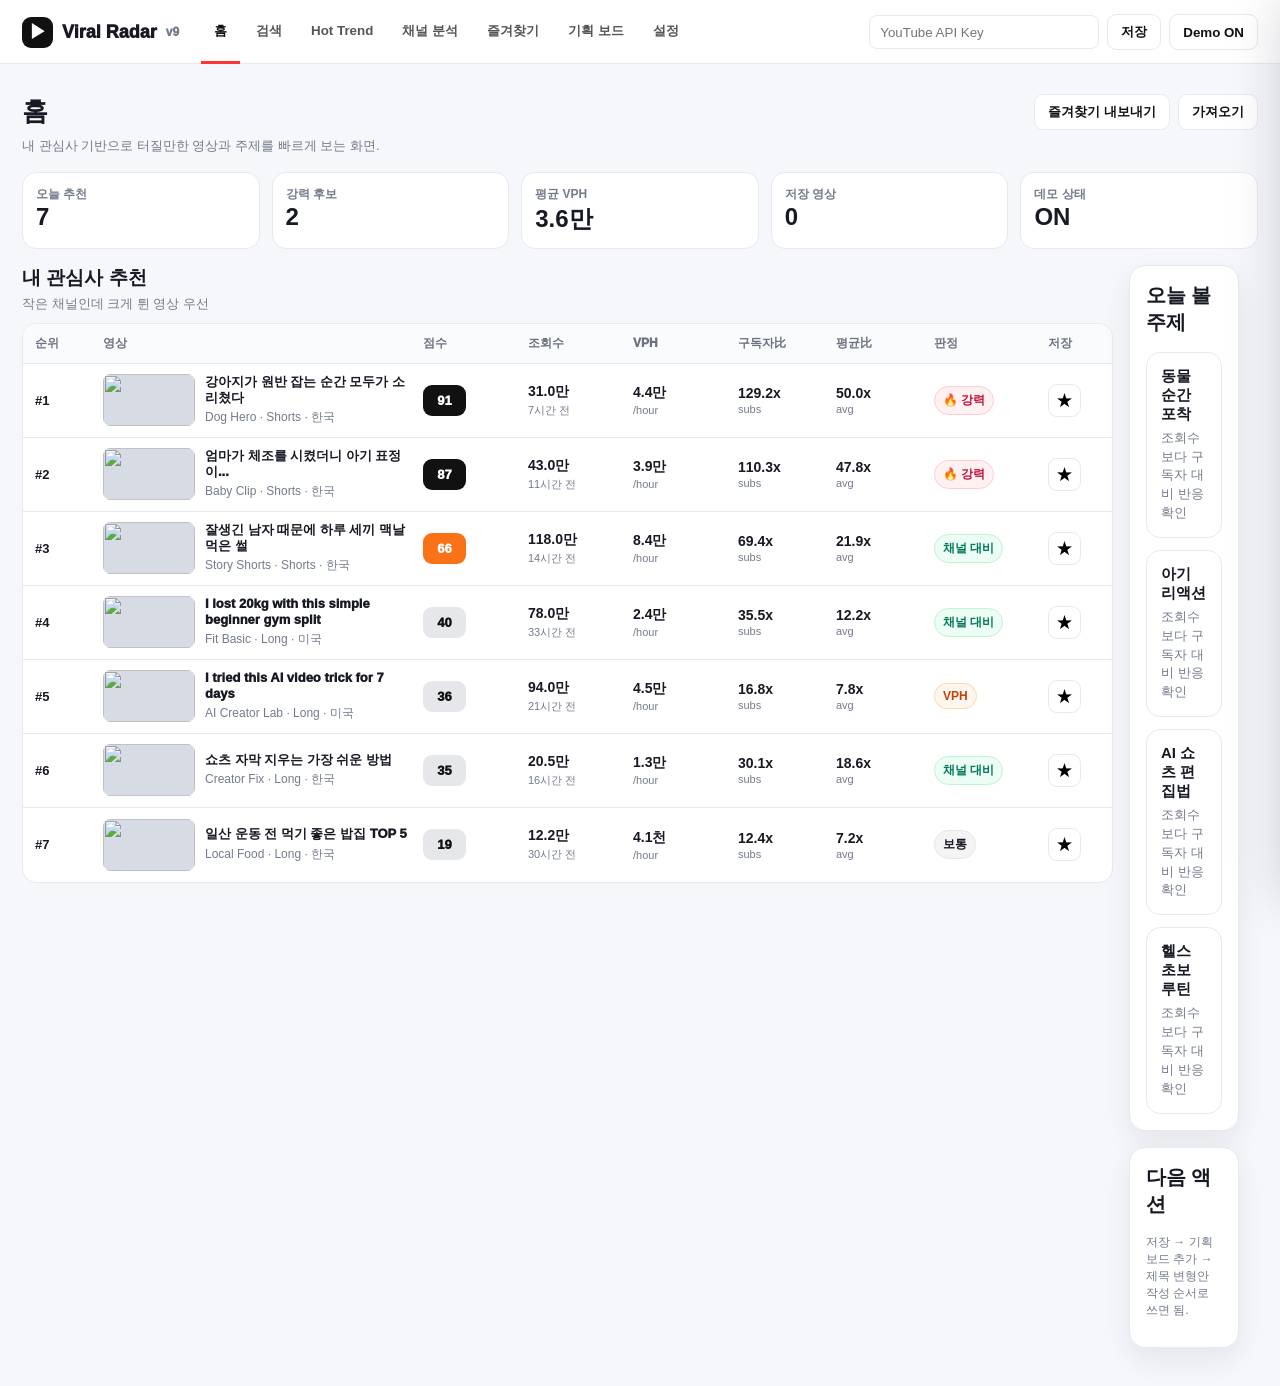
==== index.html @ f12816c1 "First upload" ====
<!doctype html>
<html lang="ko"><head><meta charset="utf-8"><meta name="viewport" content="width=device-width,initial-scale=1"><title>Viral Radar v9</title>
<style>
:root{--bg:#f6f7fb;--card:#fff;--text:#171923;--muted:#737b8c;--line:#e7e9ef;--brand:#ff3434;--dark:#111827;--green:#10a66a;--orange:#f97316;--blue:#2563eb;--soft:#f2f4f8;--shadow:0 12px 30px rgba(15,23,42,.08)}*{box-sizing:border-box}body{margin:0;background:var(--bg);color:var(--text);font-family:-apple-system,BlinkMacSystemFont,"Segoe UI",Pretendard,"Apple SD Gothic Neo",Arial,sans-serif;font-size:13px}.top{height:64px;background:white;border-bottom:1px solid var(--line);position:sticky;top:0;z-index:10}.topin{max-width:1360px;margin:0 auto;height:64px;display:flex;align-items:center;gap:22px;padding:0 22px}.brand{font-size:18px;font-weight:950;display:flex;align-items:center;gap:9px}.logo{width:31px;height:31px;border-radius:9px;background:#111;color:#fff;display:grid;place-items:center}.nav{display:flex;height:100%;align-items:center;gap:3px}.nav button{height:100%;border:0;background:transparent;padding:0 13px;font-weight:850;color:#555;cursor:pointer;border-bottom:3px solid transparent}.nav button.active{color:#111;border-bottom-color:var(--brand)}.api{margin-left:auto;display:flex;gap:8px;align-items:center}.api input{height:34px;width:230px;border:1px solid var(--line);border-radius:8px;padding:0 10px}.btn{height:36px;border:0;border-radius:9px;padding:0 13px;font-weight:900;cursor:pointer;background:#111;color:#fff}.btn.light{background:#fff;color:#111;border:1px solid var(--line)}.btn.red{background:var(--brand)}.wrap{max-width:1360px;margin:0 auto;padding:22px}.hero{display:flex;justify-content:space-between;gap:20px;margin:8px 0 16px}.hero h1{margin:0 0 7px;font-size:26px}.hero p{margin:0;color:var(--muted);line-height:1.5}.panel{background:white;border:1px solid var(--line);border-radius:16px;box-shadow:var(--shadow);padding:16px;margin-bottom:16px}.controls{display:flex;gap:9px;align-items:center;flex-wrap:wrap}.controls input,.controls select{height:39px;border:1px solid var(--line);border-radius:10px;padding:0 11px;background:#fff}.controls .wide{min-width:310px;flex:1}.check{display:flex;align-items:center;gap:7px;font-weight:850;white-space:nowrap}.check input{width:16px;height:16px}.chips{display:flex;gap:8px;flex-wrap:wrap;margin-top:12px}.chip{border:1px solid var(--line);background:#fff;border-radius:999px;padding:8px 12px;font-weight:850;cursor:pointer}.chip.active,.chip:hover{background:#111;color:#fff}.summary{display:grid;grid-template-columns:repeat(5,1fr);gap:12px;margin-bottom:16px}.stat{background:white;border:1px solid var(--line);border-radius:14px;padding:13px}.stat span{display:block;color:var(--muted);font-weight:850;font-size:12px}.stat strong{font-size:24px}.grid2{display:grid;grid-template-columns:1.15fr .85fr;gap:16px}.titlebar{display:flex;justify-content:space-between;align-items:end;margin-bottom:10px}.titlebar h2{margin:0;font-size:19px}.titlebar p{margin:4px 0 0;color:var(--muted)}.table{border:1px solid var(--line);border-radius:14px;overflow:hidden;background:#fff}.thead,.row{display:grid;grid-template-columns:58px minmax(310px,1.7fr) 95px 95px 95px 88px 88px 104px 52px;gap:10px;align-items:center}.thead{height:40px;background:#fafbfc;color:#6b7280;font-size:12px;font-weight:950;padding:0 12px;border-bottom:1px solid var(--line)}.row{min-height:74px;padding:8px 12px;border-bottom:1px solid var(--line);cursor:pointer}.row:hover{background:#fffaf5}.row:last-child{border-bottom:0}.video{display:flex;align-items:center;gap:10px;min-width:0}.thumb{width:92px;height:52px;border-radius:8px;object-fit:cover;background:#d7dbe3;flex:none}.vtitle{font-weight:950;line-height:1.23;margin-bottom:4px;display:-webkit-box;-webkit-line-clamp:2;-webkit-box-orient:vertical;overflow:hidden}.meta{font-size:12px;color:var(--muted)}.cell strong{display:block;font-size:14px}.cell small{display:block;color:var(--muted);font-size:11px;margin-top:2px}.score{display:inline-grid;place-items:center;width:43px;height:31px;border-radius:9px;background:#111;color:#fff;font-weight:950}.score.mid{background:var(--orange)}.score.low{background:#e5e7eb;color:#111}.badge{display:inline-flex;align-items:center;gap:4px;border-radius:999px;padding:5px 8px;font-size:12px;font-weight:900;background:#f4f4f5;border:1px solid #e5e7eb}.badge.hot{background:#fff1f2;color:#be123c;border-color:#fecdd3}.badge.good{background:#ecfdf5;color:#047857;border-color:#bbf7d0}.badge.warn{background:#fff7ed;color:#c2410c;border-color:#fed7aa}.star{width:33px;height:33px;border:1px solid var(--line);background:#fff;border-radius:9px;cursor:pointer;font-size:17px}.star.on{background:#fff8d8;border-color:#facc15}.drawer{position:fixed;right:0;top:0;width:430px;max-width:94vw;height:100vh;background:#fff;z-index:30;border-left:1px solid var(--line);box-shadow:-20px 0 50px rgba(15,23,42,.18);overflow:auto;transition:.2s}.drawer.hidden{transform:translateX(105%)}.din{padding:18px}.close{float:right;border:0;background:#f3f4f6;border-radius:8px;width:32px;height:32px;cursor:pointer}.dthumb{width:100%;border-radius:12px;margin:12px 0}.insight{border:1px solid var(--line);border-radius:13px;padding:12px;margin:9px 0;background:#fff}.insight h3{font-size:14px;margin:0 0 8px}.insight ul{margin:0;padding-left:18px;line-height:1.65;color:#374151}.tabs{display:none}.tabs.active{display:block}.cards{display:grid;grid-template-columns:repeat(4,1fr);gap:12px}.mini{background:#fff;border:1px solid var(--line);border-radius:14px;padding:14px;cursor:pointer}.mini:hover{box-shadow:var(--shadow)}.mini b{display:block;font-size:15px;margin-bottom:5px}.mini p{margin:0;color:var(--muted);line-height:1.45}.kpi{display:grid;grid-template-columns:repeat(3,1fr);gap:10px}.kpi div{background:#f8fafc;border:1px solid var(--line);border-radius:12px;padding:12px}.empty{padding:36px;text-align:center;color:var(--muted)}.toast{position:fixed;left:50%;bottom:24px;transform:translateX(-50%);background:#111;color:#fff;border-radius:10px;padding:10px 14px;z-index:50;display:none}.toast.show{display:block}.compare{display:grid;grid-template-columns:repeat(3,1fr);gap:12px}.memo{width:100%;min-height:90px;border:1px solid var(--line);border-radius:12px;padding:10px;resize:vertical}.planner{display:grid;grid-template-columns:repeat(3,1fr);gap:12px}.plan{border:1px solid var(--line);border-radius:14px;padding:14px;background:white}.plan h3{margin:0 0 8px}.subtle{color:var(--muted);font-size:12px}.rightBtns{display:flex;gap:8px;flex-wrap:wrap}@media(max-width:1050px){.summary,.cards,.planner{grid-template-columns:repeat(2,1fr)}.grid2{grid-template-columns:1fr}.thead,.row{grid-template-columns:45px minmax(230px,1.6fr) 80px 80px 80px 70px 70px 85px 42px}.thumb{width:76px;height:43px}.api input{width:170px}}@media(max-width:760px){.nav{overflow:auto}.api{display:none}.summary,.cards,.compare,.planner{grid-template-columns:1fr}.thead{display:none}.row{grid-template-columns:1fr;gap:7px}.cell{display:flex;justify-content:space-between}.hero{display:block}.controls .wide{min-width:100%}}
</style></head><body>
<div class="top"><div class="topin"><div class="brand"><div class="logo">▶</div>Viral Radar <span class="subtle">v9</span></div><div class="nav" id="nav"></div><div class="api"><input id="apiKey" type="password" placeholder="YouTube API Key"><button class="btn light" onclick="saveKey()">저장</button><button class="btn light" onclick="toggleDemo()" id="demoBtn">Demo ON</button></div></div></div>
<div class="wrap">
 <div class="hero"><div><h1 id="pageTitle">홈</h1><p id="pageDesc">내 관심사 기반으로 터질만한 영상과 주제를 빠르게 보는 화면.</p></div><div class="rightBtns"><button class="btn light" onclick="exportFavorites()">즐겨찾기 내보내기</button><button class="btn light" onclick="document.getElementById('importFile').click()">가져오기</button><input type="file" id="importFile" hidden onchange="importFavorites(event)"></div></div>
 <section id="home" class="tabs active"></section><section id="search" class="tabs"></section><section id="trend" class="tabs"></section><section id="channel" class="tabs"></section><section id="fav" class="tabs"></section><section id="planner" class="tabs"></section><section id="settings" class="tabs"></section>
</div>
<div class="drawer hidden" id="drawer"><div class="din"><button class="close" onclick="closeDrawer()">×</button><div id="drawerBody"></div></div></div><div class="toast" id="toast"></div>
<script>
const TABS=[['home','홈'],['search','검색'],['trend','Hot Trend'],['channel','채널 분석'],['fav','즐겨찾기'],['planner','기획 보드'],['settings','설정']];
const qs=s=>document.querySelector(s); const qsa=s=>[...document.querySelectorAll(s)];
let API=localStorage.getItem('vr_api_key')||''; let demo=localStorage.getItem('vr_demo')!=='off'; let current=[]; qs('#apiKey').value=API; updateDemoBtn();
const interests=['강아지','동물 감동','웃긴 쇼츠','군인 감동','육아','AI 영상','다이어트','헬스','맛집','돈 공부'];
const countries={KR:'한국',US:'미국',JP:'일본',GB:'영국',GLOBAL:'글로벌'};
const demoVideos=[
 {id:'d1',title:'군인을 본 아기가 갑자기 경례를 했다',channel:'Tiny Moment',subs:8200,views:690000,avg:21000,hours:9,likes:41000,comments:1800,duration:34,country:'KR',cat:'감동',thumb:'https://i.ytimg.com/vi/aqz-KE-bpKQ/hqdefault.jpg'},
 {id:'d2',title:'잘생긴 남자 때문에 하루 세끼 맥날 먹은 썰',channel:'Story Shorts',subs:17000,views:1180000,avg:54000,hours:14,likes:72000,comments:3100,duration:52,country:'KR',cat:'웃긴 쇼츠',thumb:'https://i.ytimg.com/vi/tgbNymZ7vqY/hqdefault.jpg'},
 {id:'d3',title:'강아지가 원반 잡는 순간 모두가 소리쳤다',channel:'Dog Hero',subs:2400,views:310000,avg:6200,hours:7,likes:22000,comments:920,duration:24,country:'KR',cat:'동물',thumb:'https://i.ytimg.com/vi/jNQXAC9IVRw/hqdefault.jpg'},
 {id:'d4',title:'I tried this AI video trick for 7 days',channel:'AI Creator Lab',subs:56000,views:940000,avg:120000,hours:21,likes:38000,comments:1400,duration:480,country:'US',cat:'AI',thumb:'https://i.ytimg.com/vi/M7lc1UVf-VE/hqdefault.jpg'},
 {id:'d5',title:'엄마가 체조를 시켰더니 아기 표정이...',channel:'Baby Clip',subs:3900,views:430000,avg:9000,hours:11,likes:26000,comments:760,duration:29,country:'KR',cat:'육아',thumb:'https://i.ytimg.com/vi/ScMzIvxBSi4/hqdefault.jpg'},
 {id:'d6',title:'Nobody expected this football dad training at home',channel:'Family Sports',subs:12500,views:870000,avg:35000,hours:18,likes:51000,comments:2100,duration:41,country:'US',cat:'스포츠',thumb:'https://i.ytimg.com/vi/e-ORhEE9VVg/hqdefault.jpg'},
 {id:'d7',title:'일산 운동 전 먹기 좋은 밥집 TOP 5',channel:'Local Food',subs:9800,views:122000,avg:17000,hours:30,likes:5400,comments:320,duration:610,country:'KR',cat:'맛집',thumb:'https://i.ytimg.com/vi/ysz5S6PUM-U/hqdefault.jpg'},
 {id:'d8',title:'月5万円で始めるインデックス投資',channel:'Money JP',subs:41000,views:520000,avg:76000,hours:27,likes:18000,comments:1100,duration:720,country:'JP',cat:'경제',thumb:'https://i.ytimg.com/vi/kJQP7kiw5Fk/hqdefault.jpg'},
 {id:'d9',title:'I lost 20kg with this simple beginner gym split',channel:'Fit Basic',subs:22000,views:780000,avg:64000,hours:33,likes:30000,comments:1500,duration:540,country:'US',cat:'헬스',thumb:'https://i.ytimg.com/vi/LXb3EKWsInQ/hqdefault.jpg'},
 {id:'d10',title:'쇼츠 자막 지우는 가장 쉬운 방법',channel:'Creator Fix',subs:6800,views:205000,avg:11000,hours:16,likes:9900,comments:420,duration:380,country:'KR',cat:'AI 영상',thumb:'https://i.ytimg.com/vi/2Vv-BfVoq4g/hqdefault.jpg'}
];
function calc(v){v.rSub=v.subs? v.views/v.subs:0; v.rAvg=v.avg? v.views/v.avg:0; v.vph=v.hours? v.views/v.hours:0; v.likeRate=v.views? v.likes/v.views*100:0; v.commentRate=v.views? v.comments/v.views*100:0; v.score=Math.min(99,Math.round((Math.min(v.rSub,100)*.28)+(Math.min(v.rAvg,60)*.55)+(Math.min(v.vph/1000,30)*.7)+(v.duration<=60?8:3)+(v.commentRate*22))); v.rep=Math.max(30,Math.min(98,Math.round(70+(v.duration<=60?10:-5)+(v.subs<30000?8:0)+(v.rAvg>8?8:0)-(v.cat==='AI'?2:0)))); return v}
function fmt(n){if(!n&&n!==0)return'-'; if(n>=100000000)return (n/100000000).toFixed(1)+'억'; if(n>=10000)return (n/10000).toFixed(1)+'만'; if(n>=1000)return (n/1000).toFixed(1)+'천'; return String(Math.round(n))}
function scoreCls(s){return s>=80?'':s>=60?'mid':'low'}
function nav(){qs('#nav').innerHTML=TABS.map(([id,n])=>`<button onclick="go('${id}')" data-tab="${id}" class="${id==='home'?'active':''}">${n}</button>`).join('')}
function go(id){qsa('.tabs').forEach(x=>x.classList.remove('active')); qs('#'+id).classList.add('active'); qsa('#nav button').forEach(b=>b.classList.toggle('active',b.dataset.tab===id)); const map={home:['홈','내 관심사 기반 기본 피드'],search:['검색','키워드로 아웃라이어 영상 찾기'],trend:['Hot Trend','나라별 지금 뜨는 주제 보기'],channel:['채널 분석','궁금한 채널의 성공 패턴 분석'],fav:['즐겨찾기','저장한 영상 다시 보기'],planner:['기획 보드','따라 만들 소재를 기획안으로 바꾸기'],settings:['설정','관심사와 API 설정']}; qs('#pageTitle').textContent=map[id][0]; qs('#pageDesc').textContent=map[id][1]; if(id==='fav')renderFav(); if(id==='planner')renderPlanner()}
function saveKey(){API=qs('#apiKey').value.trim(); localStorage.setItem('vr_api_key',API); toast('API 키 저장됨')}
function toggleDemo(){demo=!demo; localStorage.setItem('vr_demo',demo?'on':'off'); updateDemoBtn(); toast(demo?'Demo ON':'Demo OFF')}
function updateDemoBtn(){setTimeout(()=>{let b=qs('#demoBtn'); if(b)b.textContent=demo?'Demo ON':'Demo OFF'},0)}
function toast(t){let el=qs('#toast'); el.textContent=t; el.classList.add('show'); setTimeout(()=>el.classList.remove('show'),1600)}
function seed(q='',country='GLOBAL',shorts=true){let arr=demoVideos.map(x=>calc({...x})); if(country!=='GLOBAL')arr=arr.filter(v=>v.country===country); if(q)arr=arr.filter(v=>(v.title+v.channel+v.cat).toLowerCase().includes(q.toLowerCase())); if(!shorts)arr=arr.filter(v=>v.duration>60); return arr.sort((a,b)=>b.score-a.score)}
function table(vs){current=vs; if(!vs.length)return '<div class="empty">결과 없음</div>'; return `<div class="table"><div class="thead"><div>순위</div><div>영상</div><div>점수</div><div>조회수</div><div>VPH</div><div>구독자比</div><div>평균比</div><div>판정</div><div>저장</div></div>${vs.map((v,i)=>row(v,i)).join('')}</div>`}
function row(v,i){return `<div class="row" onclick="openVideo('${v.id}')"><div><b>#${i+1}</b></div><div class="video"><img class="thumb" src="${v.thumb}"><div><div class="vtitle">${v.title}</div><div class="meta">${v.channel} · ${v.duration<=60?'Shorts':'Long'} · ${countries[v.country]||v.country}</div></div></div><div><span class="score ${scoreCls(v.score)}">${v.score}</span></div><div class="cell"><strong>${fmt(v.views)}</strong><small>${v.hours}시간 전</small></div><div class="cell"><strong>${fmt(v.vph)}</strong><small>/hour</small></div><div class="cell"><strong>${v.rSub.toFixed(1)}x</strong><small>subs</small></div><div class="cell"><strong>${v.rAvg.toFixed(1)}x</strong><small>avg</small></div><div>${judge(v)}</div><div><button class="star ${isFav(v.id)?'on':''}" onclick="event.stopPropagation();favToggle('${v.id}')">★</button></div></div>`}
function judge(v){if(v.score>=85)return '<span class="badge hot">🔥 강력</span>'; if(v.rAvg>=8)return '<span class="badge good">채널 대비</span>'; if(v.vph>=10000)return '<span class="badge warn">VPH</span>'; return '<span class="badge">보통</span>'}
function findVideo(id){return [...demoVideos.map(x=>calc({...x})),...current].find(v=>v.id===id)}
function titleType(t){if(/하지마|절대|망|위험|손해/.test(t))return '금지/경고형'; if(/TOP|top|\d+/.test(t))return '리스트형'; if(/봤|tried|해봤|7일|한달/.test(t))return '실험/후기형'; if(/갑자기|순간|모두|nobody|expected/.test(t))return '반전/순간형'; return '호기심형'}
function insights(v){let type=titleType(v.title); return [`제목은 <b>${type}</b>. 클릭 전에 감정 트리거가 명확한 편이다.`,`채널 평균 대비 <b>${v.rAvg.toFixed(1)}배</b>라서 기존 구독자빨보다 소재 자체 반응 가능성이 높다.`,`VPH <b>${fmt(v.vph)}</b> 기준 초기 확산 속도가 ${v.vph>10000?'매우 강함':'보통 이상'}이다.`,`${v.duration<=60?'쇼츠형이라 복제 난이도가 낮고 빠른 테스트에 적합하다.':'롱폼이라 소재 검증 후 쇼츠로 재가공 가능하다.'}`]}
function openVideo(id){let v=findVideo(id); if(!v)return; qs('#drawer').classList.remove('hidden'); qs('#drawerBody').innerHTML=`<h2>${v.title}</h2><div class="meta">${v.channel} · ${countries[v.country]} · ${v.cat}</div><img class="dthumb" src="${v.thumb}"><div class="summary" style="grid-template-columns:repeat(2,1fr)"><div class="stat"><span>AI 점수</span><strong>${v.score}</strong></div><div class="stat"><span>복제 가능성</span><strong>${v.rep}</strong></div><div class="stat"><span>평균 대비</span><strong>${v.rAvg.toFixed(1)}x</strong></div><div class="stat"><span>VPH</span><strong>${fmt(v.vph)}</strong></div></div><div class="insight"><h3>맞춤 인사이트</h3><ul>${insights(v).map(x=>`<li>${x}</li>`).join('')}</ul></div><div class="insight"><h3>따라 만들 때 바꿀 포인트</h3><ul><li>제목 구조는 유지하고 대상만 바꾸기: “${remixTitle(v.title)}”</li><li>썸네일은 주인공 1명/1마리 + 큰 감정 + 3~5단어 텍스트가 적합.</li><li>첫 1초는 결과 장면부터 보여주고, 설명은 뒤로 미루기.</li></ul></div><textarea class="memo" placeholder="이 영상에서 배운 점 메모" oninput="saveMemo('${v.id}',this.value)">${getMemo(v.id)}</textarea><br><br><button class="btn red" onclick="favToggle('${v.id}');openVideo('${v.id}')">${isFav(v.id)?'즐겨찾기 해제':'즐겨찾기 저장'}</button> <button class="btn light" onclick="addPlan('${v.id}')">기획 보드에 추가</button>`}
function closeDrawer(){qs('#drawer').classList.add('hidden')}
function remixTitle(t){if(t.includes('강아지'))return t.replace('강아지','고양이'); if(t.includes('아기'))return t.replace('아기','강아지'); if(t.includes('AI'))return t.replace('AI','쇼츠'); return t+' 2탄'}
function favs(){return JSON.parse(localStorage.getItem('vr_favs')||'[]')} function setFavs(x){localStorage.setItem('vr_favs',JSON.stringify(x))} function isFav(id){return favs().includes(id)}
function favToggle(id){let f=favs(); f=f.includes(id)?f.filter(x=>x!==id):[id,...f]; setFavs(f); toast(f.includes(id)?'저장됨':'해제됨'); renderAll()}
function getMemo(id){return JSON.parse(localStorage.getItem('vr_memo')||'{}')[id]||''} function saveMemo(id,t){let m=JSON.parse(localStorage.getItem('vr_memo')||'{}'); m[id]=t; localStorage.setItem('vr_memo',JSON.stringify(m))}
function plans(){return JSON.parse(localStorage.getItem('vr_plans')||'[]')} function setPlans(p){localStorage.setItem('vr_plans',JSON.stringify(p))} function addPlan(id){let p=plans(); if(!p.includes(id))p.unshift(id); setPlans(p); toast('기획 보드에 추가됨')}
function renderHome(){let vs=seed('', 'GLOBAL', true).filter(v=>interests.some(k=>(v.title+v.cat).includes(k.replace(' 영상','')))).slice(0,8); if(vs.length<4)vs=seed('', 'GLOBAL', true).slice(0,8); qs('#home').innerHTML=`<div class="summary"><div class="stat"><span>오늘 추천</span><strong>${vs.length}</strong></div><div class="stat"><span>강력 후보</span><strong>${vs.filter(v=>v.score>=85).length}</strong></div><div class="stat"><span>평균 VPH</span><strong>${fmt(vs.reduce((a,b)=>a+b.vph,0)/vs.length)}</strong></div><div class="stat"><span>저장 영상</span><strong>${favs().length}</strong></div><div class="stat"><span>데모 상태</span><strong>${demo?'ON':'OFF'}</strong></div></div><div class="grid2"><div><div class="titlebar"><div><h2>내 관심사 추천</h2><p>작은 채널인데 크게 튄 영상 우선</p></div></div>${table(vs)}</div><div><div class="panel"><h2 style="margin-top:0">오늘 볼 주제</h2><div class="cards" style="grid-template-columns:1fr">${['동물 순간 포착','아기 리액션','AI 쇼츠 편집법','헬스 초보 루틴'].map(x=>`<div class="mini" onclick="go('search');setTimeout(()=>{qs('#searchQ').value='${x.split(' ')[0]}';runSearch()},50)"><b>${x}</b><p>조회수보다 구독자 대비 반응 확인</p></div>`).join('')}</div></div><div class="panel"><h2 style="margin-top:0">다음 액션</h2><p class="subtle">저장 → 기획 보드 추가 → 제목 변형안 작성 순서로 쓰면 됨.</p></div></div></div>`}
function renderSearch(){qs('#search').innerHTML=`<div class="panel"><div class="controls"><input id="searchQ" class="wide" placeholder="키워드 입력: 강아지, AI, 헬스..."><select id="searchCountry">${Object.entries(countries).map(([k,v])=>`<option value="${k}">${v}</option>`).join('')}</select><label class="check"><input id="searchShorts" type="checkbox" checked>Shorts 포함</label><button class="btn red" onclick="runSearch()">검색</button></div><div class="chips">${interests.map(k=>`<button class="chip" onclick="qs('#searchQ').value='${k}';runSearch()">${k}</button>`).join('')}</div></div><div id="searchResult">${table(seed('', 'GLOBAL', true).slice(0,8))}</div>`}
async function runSearch(){let q=qs('#searchQ').value.trim(); let c=qs('#searchCountry').value; let shorts=qs('#searchShorts').checked; if(!demo&&!API){toast('API 키가 필요함');return} let vs=seed(q,c,shorts).slice(0,12); qs('#searchResult').innerHTML=table(vs)}
function renderTrend(){qs('#trend').innerHTML=`<div class="panel"><div class="controls"><select id="trendCountry">${Object.entries(countries).map(([k,v])=>`<option value="${k}">${v}</option>`).join('')}</select><select id="trendCat"><option value="">전체 주제</option>${[...new Set(demoVideos.map(v=>v.cat))].map(c=>`<option>${c}</option>`).join('')}</select><label class="check"><input id="trendShorts" type="checkbox" checked>Shorts 포함</label><button class="btn red" onclick="runTrend()">트렌드 조회</button></div></div><div id="trendResult"></div>`; runTrend()}
function runTrend(){let c=qs('#trendCountry').value, cat=qs('#trendCat').value, shorts=qs('#trendShorts').checked; let vs=seed('',c,shorts).filter(v=>!cat||v.cat===cat).slice(0,12); let topics={}; vs.forEach(v=>topics[v.cat]=(topics[v.cat]||0)+1); qs('#trendResult').innerHTML=`<div class="cards">${Object.entries(topics).map(([k,n])=>`<div class="mini"><b>${k}</b><p>후보 ${n}개 · 평균 점수 ${Math.round(vs.filter(v=>v.cat===k).reduce((a,b)=>a+b.score,0)/n)}</p></div>`).join('')}</div><br>${table(vs)}`}
function renderChannel(){qs('#channel').innerHTML=`<div class="panel"><div class="controls"><input id="chQ" class="wide" placeholder="채널명 입력"><button class="btn red" onclick="runChannel()">채널 분석</button></div></div><div id="chResult"><div class="empty">예: Dog Hero, AI Creator Lab, Local Food</div></div>`}
function runChannel(){let q=qs('#chQ').value.trim().toLowerCase(); let vs=demoVideos.map(x=>calc({...x})).filter(v=>!q||v.channel.toLowerCase().includes(q)); if(!vs.length){qs('#chResult').innerHTML='<div class="empty">채널 결과 없음</div>';return} let avg=vs.reduce((a,b)=>a+b.views,0)/vs.length, med=[...vs].sort((a,b)=>a.views-b.views)[Math.floor(vs.length/2)].views, shorts=vs.filter(v=>v.duration<=60).length; let best=[...vs].sort((a,b)=>b.rAvg-a.rAvg)[0]; qs('#chResult').innerHTML=`<div class="summary"><div class="stat"><span>분석 영상</span><strong>${vs.length}</strong></div><div class="stat"><span>평균 조회수</span><strong>${fmt(avg)}</strong></div><div class="stat"><span>중앙 조회수</span><strong>${fmt(med)}</strong></div><div class="stat"><span>Shorts 비율</span><strong>${Math.round(shorts/vs.length*100)}%</strong></div><div class="stat"><span>최고 아웃라이어</span><strong>${best.rAvg.toFixed(1)}x</strong></div></div><div class="panel"><h2 style="margin-top:0">채널 진단</h2><div class="kpi"><div><b>성공 패턴</b><p class="subtle">${titleType(best.title)} 제목이 가장 강함</p></div><div><b>추천 방향</b><p class="subtle">상위 영상의 감정/순간 구조를 반복 테스트</p></div><div><b>주의점</b><p class="subtle">평균 조회수보다 중앙 조회수를 기준선으로 보는 게 안전</p></div></div></div>${table(vs)}`}
function renderFav(){let vs=favs().map(findVideo).filter(Boolean).map(x=>calc({...x})); qs('#fav').innerHTML=`<div class="panel"><div class="controls"><button class="btn light" onclick="setFavs([]);renderFav();toast('전체 삭제됨')">전체 삭제</button><button class="btn light" onclick="exportFavorites()">내보내기</button></div></div>${vs.length?table(vs):'<div class="empty">저장한 영상 없음</div>'}`}
function renderPlanner(){let vs=plans().map(findVideo).filter(Boolean).map(x=>calc({...x})); qs('#planner').innerHTML=`<div class="planner">${vs.map(v=>`<div class="plan"><h3>${v.title}</h3><p class="subtle">복제 가능성 ${v.rep}점 · ${titleType(v.title)}</p><ul><li>훅: 결과 장면 먼저</li><li>제목: ${remixTitle(v.title)}</li><li>촬영: 원본 감정 구조만 차용</li></ul><button class="btn light" onclick="setPlans(plans().filter(x=>x!=='${v.id}'));renderPlanner()">삭제</button></div>`).join('')||'<div class="empty">기획 보드에 추가한 영상 없음</div>'}</div>`}
function renderSettings(){qs('#settings').innerHTML=`<div class="panel"><h2 style="margin-top:0">관심사</h2><p class="subtle">현재 기본 관심사: ${interests.join(', ')}</p><p>다음 버전에서는 여기서 관심사를 직접 추가/삭제하게 만들면 됨.</p></div><div class="panel"><h2 style="margin-top:0">쿼터 절약 원칙</h2><ul><li>자동 조회 OFF</li><li>Demo ON 상태에서 UI 먼저 테스트</li><li>API 리셋 후 필요한 검색만 실행</li><li>GitHub Pages 배포 전 API 키는 HTML에 넣지 않기</li></ul></div>`}
function exportFavorites(){let data={favs:favs(),plans:plans(),memo:JSON.parse(localStorage.getItem('vr_memo')||'{}')}; let blob=new Blob([JSON.stringify(data,null,2)],{type:'application/json'}); let a=document.createElement('a'); a.href=URL.createObjectURL(blob); a.download='viral-radar-data.json'; a.click()}
function importFavorites(e){let f=e.target.files[0]; if(!f)return; let r=new FileReader(); r.onload=()=>{try{let d=JSON.parse(r.result); if(d.favs)setFavs(d.favs); if(d.plans)setPlans(d.plans); if(d.memo)localStorage.setItem('vr_memo',JSON.stringify(d.memo)); renderAll(); toast('가져오기 완료')}catch(err){toast('파일 오류')}}; r.readAsText(f)}
function renderAll(){renderHome();renderSearch();renderTrend();renderChannel();renderFav();renderPlanner();renderSettings(); updateDemoBtn()}
nav(); renderAll();
</script></body></html>
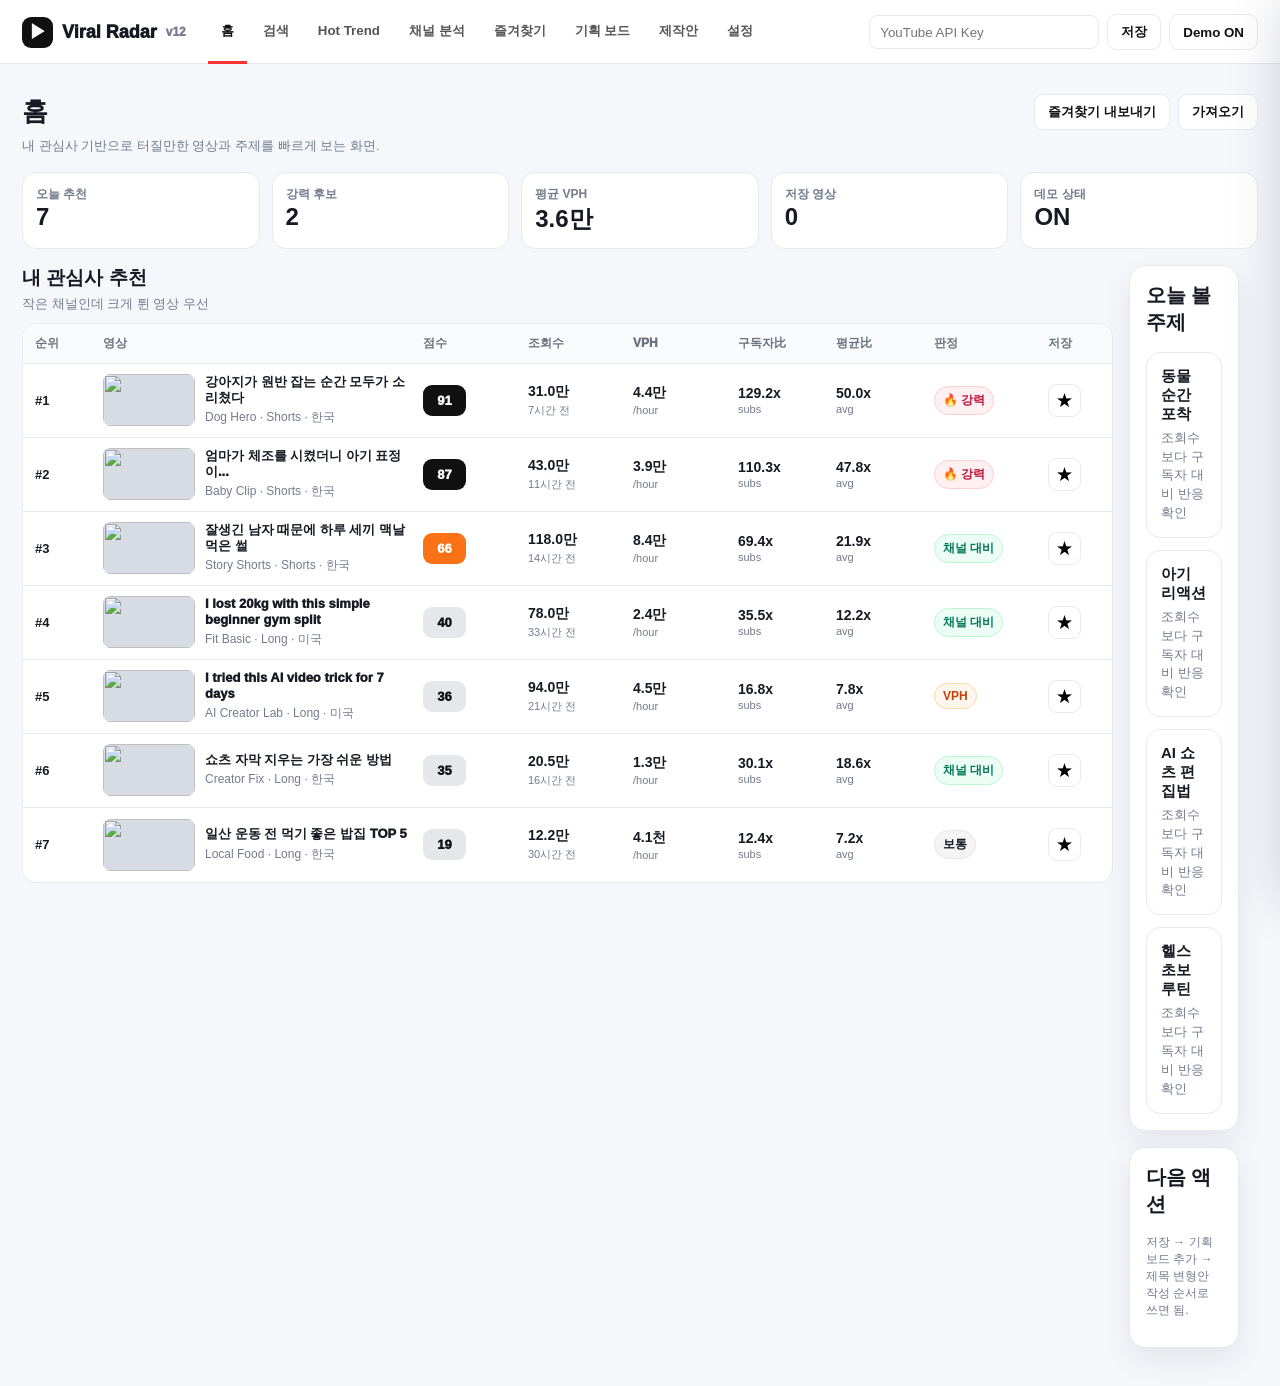
==== commit e57800cf: "v12 -css 분리" ====
--- a/index.html
+++ b/index.html
@@ -1,19 +1,19 @@
 <!doctype html>
-<html lang="ko"><head><meta charset="utf-8"><meta name="viewport" content="width=device-width,initial-scale=1"><title>Viral Radar v9</title>
-<style>
-:root{--bg:#f6f7fb;--card:#fff;--text:#171923;--muted:#737b8c;--line:#e7e9ef;--brand:#ff3434;--dark:#111827;--green:#10a66a;--orange:#f97316;--blue:#2563eb;--soft:#f2f4f8;--shadow:0 12px 30px rgba(15,23,42,.08)}*{box-sizing:border-box}body{margin:0;background:var(--bg);color:var(--text);font-family:-apple-system,BlinkMacSystemFont,"Segoe UI",Pretendard,"Apple SD Gothic Neo",Arial,sans-serif;font-size:13px}.top{height:64px;background:white;border-bottom:1px solid var(--line);position:sticky;top:0;z-index:10}.topin{max-width:1360px;margin:0 auto;height:64px;display:flex;align-items:center;gap:22px;padding:0 22px}.brand{font-size:18px;font-weight:950;display:flex;align-items:center;gap:9px}.logo{width:31px;height:31px;border-radius:9px;background:#111;color:#fff;display:grid;place-items:center}.nav{display:flex;height:100%;align-items:center;gap:3px}.nav button{height:100%;border:0;background:transparent;padding:0 13px;font-weight:850;color:#555;cursor:pointer;border-bottom:3px solid transparent}.nav button.active{color:#111;border-bottom-color:var(--brand)}.api{margin-left:auto;display:flex;gap:8px;align-items:center}.api input{height:34px;width:230px;border:1px solid var(--line);border-radius:8px;padding:0 10px}.btn{height:36px;border:0;border-radius:9px;padding:0 13px;font-weight:900;cursor:pointer;background:#111;color:#fff}.btn.light{background:#fff;color:#111;border:1px solid var(--line)}.btn.red{background:var(--brand)}.wrap{max-width:1360px;margin:0 auto;padding:22px}.hero{display:flex;justify-content:space-between;gap:20px;margin:8px 0 16px}.hero h1{margin:0 0 7px;font-size:26px}.hero p{margin:0;color:var(--muted);line-height:1.5}.panel{background:white;border:1px solid var(--line);border-radius:16px;box-shadow:var(--shadow);padding:16px;margin-bottom:16px}.controls{display:flex;gap:9px;align-items:center;flex-wrap:wrap}.controls input,.controls select{height:39px;border:1px solid var(--line);border-radius:10px;padding:0 11px;background:#fff}.controls .wide{min-width:310px;flex:1}.check{display:flex;align-items:center;gap:7px;font-weight:850;white-space:nowrap}.check input{width:16px;height:16px}.chips{display:flex;gap:8px;flex-wrap:wrap;margin-top:12px}.chip{border:1px solid var(--line);background:#fff;border-radius:999px;padding:8px 12px;font-weight:850;cursor:pointer}.chip.active,.chip:hover{background:#111;color:#fff}.summary{display:grid;grid-template-columns:repeat(5,1fr);gap:12px;margin-bottom:16px}.stat{background:white;border:1px solid var(--line);border-radius:14px;padding:13px}.stat span{display:block;color:var(--muted);font-weight:850;font-size:12px}.stat strong{font-size:24px}.grid2{display:grid;grid-template-columns:1.15fr .85fr;gap:16px}.titlebar{display:flex;justify-content:space-between;align-items:end;margin-bottom:10px}.titlebar h2{margin:0;font-size:19px}.titlebar p{margin:4px 0 0;color:var(--muted)}.table{border:1px solid var(--line);border-radius:14px;overflow:hidden;background:#fff}.thead,.row{display:grid;grid-template-columns:58px minmax(310px,1.7fr) 95px 95px 95px 88px 88px 104px 52px;gap:10px;align-items:center}.thead{height:40px;background:#fafbfc;color:#6b7280;font-size:12px;font-weight:950;padding:0 12px;border-bottom:1px solid var(--line)}.row{min-height:74px;padding:8px 12px;border-bottom:1px solid var(--line);cursor:pointer}.row:hover{background:#fffaf5}.row:last-child{border-bottom:0}.video{display:flex;align-items:center;gap:10px;min-width:0}.thumb{width:92px;height:52px;border-radius:8px;object-fit:cover;background:#d7dbe3;flex:none}.vtitle{font-weight:950;line-height:1.23;margin-bottom:4px;display:-webkit-box;-webkit-line-clamp:2;-webkit-box-orient:vertical;overflow:hidden}.meta{font-size:12px;color:var(--muted)}.cell strong{display:block;font-size:14px}.cell small{display:block;color:var(--muted);font-size:11px;margin-top:2px}.score{display:inline-grid;place-items:center;width:43px;height:31px;border-radius:9px;background:#111;color:#fff;font-weight:950}.score.mid{background:var(--orange)}.score.low{background:#e5e7eb;color:#111}.badge{display:inline-flex;align-items:center;gap:4px;border-radius:999px;padding:5px 8px;font-size:12px;font-weight:900;background:#f4f4f5;border:1px solid #e5e7eb}.badge.hot{background:#fff1f2;color:#be123c;border-color:#fecdd3}.badge.good{background:#ecfdf5;color:#047857;border-color:#bbf7d0}.badge.warn{background:#fff7ed;color:#c2410c;border-color:#fed7aa}.star{width:33px;height:33px;border:1px solid var(--line);background:#fff;border-radius:9px;cursor:pointer;font-size:17px}.star.on{background:#fff8d8;border-color:#facc15}.drawer{position:fixed;right:0;top:0;width:430px;max-width:94vw;height:100vh;background:#fff;z-index:30;border-left:1px solid var(--line);box-shadow:-20px 0 50px rgba(15,23,42,.18);overflow:auto;transition:.2s}.drawer.hidden{transform:translateX(105%)}.din{padding:18px}.close{float:right;border:0;background:#f3f4f6;border-radius:8px;width:32px;height:32px;cursor:pointer}.dthumb{width:100%;border-radius:12px;margin:12px 0}.insight{border:1px solid var(--line);border-radius:13px;padding:12px;margin:9px 0;background:#fff}.insight h3{font-size:14px;margin:0 0 8px}.insight ul{margin:0;padding-left:18px;line-height:1.65;color:#374151}.tabs{display:none}.tabs.active{display:block}.cards{display:grid;grid-template-columns:repeat(4,1fr);gap:12px}.mini{background:#fff;border:1px solid var(--line);border-radius:14px;padding:14px;cursor:pointer}.mini:hover{box-shadow:var(--shadow)}.mini b{display:block;font-size:15px;margin-bottom:5px}.mini p{margin:0;color:var(--muted);line-height:1.45}.kpi{display:grid;grid-template-columns:repeat(3,1fr);gap:10px}.kpi div{background:#f8fafc;border:1px solid var(--line);border-radius:12px;padding:12px}.empty{padding:36px;text-align:center;color:var(--muted)}.toast{position:fixed;left:50%;bottom:24px;transform:translateX(-50%);background:#111;color:#fff;border-radius:10px;padding:10px 14px;z-index:50;display:none}.toast.show{display:block}.compare{display:grid;grid-template-columns:repeat(3,1fr);gap:12px}.memo{width:100%;min-height:90px;border:1px solid var(--line);border-radius:12px;padding:10px;resize:vertical}.planner{display:grid;grid-template-columns:repeat(3,1fr);gap:12px}.plan{border:1px solid var(--line);border-radius:14px;padding:14px;background:white}.plan h3{margin:0 0 8px}.subtle{color:var(--muted);font-size:12px}.rightBtns{display:flex;gap:8px;flex-wrap:wrap}@media(max-width:1050px){.summary,.cards,.planner{grid-template-columns:repeat(2,1fr)}.grid2{grid-template-columns:1fr}.thead,.row{grid-template-columns:45px minmax(230px,1.6fr) 80px 80px 80px 70px 70px 85px 42px}.thumb{width:76px;height:43px}.api input{width:170px}}@media(max-width:760px){.nav{overflow:auto}.api{display:none}.summary,.cards,.compare,.planner{grid-template-columns:1fr}.thead{display:none}.row{grid-template-columns:1fr;gap:7px}.cell{display:flex;justify-content:space-between}.hero{display:block}.controls .wide{min-width:100%}}
-</style></head><body>
-<div class="top"><div class="topin"><div class="brand"><div class="logo">▶</div>Viral Radar <span class="subtle">v9</span></div><div class="nav" id="nav"></div><div class="api"><input id="apiKey" type="password" placeholder="YouTube API Key"><button class="btn light" onclick="saveKey()">저장</button><button class="btn light" onclick="toggleDemo()" id="demoBtn">Demo ON</button></div></div></div>
+<html lang="ko"><head><meta charset="utf-8"><meta name="viewport" content="width=device-width,initial-scale=1"><title>Viral Radar v12</title>
+<link rel="stylesheet" href="css/style.css"></head><body>
+<div class="top"><div class="topin"><div class="brand"><div class="logo">▶</div>Viral Radar <span class="subtle">v12</span></div><div class="nav" id="nav"></div><div class="api"><input id="apiKey" type="password" placeholder="YouTube API Key"><button class="btn light" onclick="saveKey()">저장</button><button class="btn light" onclick="toggleDemo()" id="demoBtn">Demo ON</button></div></div></div>
 <div class="wrap">
  <div class="hero"><div><h1 id="pageTitle">홈</h1><p id="pageDesc">내 관심사 기반으로 터질만한 영상과 주제를 빠르게 보는 화면.</p></div><div class="rightBtns"><button class="btn light" onclick="exportFavorites()">즐겨찾기 내보내기</button><button class="btn light" onclick="document.getElementById('importFile').click()">가져오기</button><input type="file" id="importFile" hidden onchange="importFavorites(event)"></div></div>
- <section id="home" class="tabs active"></section><section id="search" class="tabs"></section><section id="trend" class="tabs"></section><section id="channel" class="tabs"></section><section id="fav" class="tabs"></section><section id="planner" class="tabs"></section><section id="settings" class="tabs"></section>
+ <section id="home" class="tabs active"></section><section id="search" class="tabs"></section><section id="trend" class="tabs"></section><section id="channel" class="tabs"></section><section id="fav" class="tabs"></section><section id="planner" class="tabs"></section><section id="brief" class="tabs"></section><section id="settings" class="tabs"></section>
 </div>
 <div class="drawer hidden" id="drawer"><div class="din"><button class="close" onclick="closeDrawer()">×</button><div id="drawerBody"></div></div></div><div class="toast" id="toast"></div>
 <script>
-const TABS=[['home','홈'],['search','검색'],['trend','Hot Trend'],['channel','채널 분석'],['fav','즐겨찾기'],['planner','기획 보드'],['settings','설정']];
+const TABS=[['home','홈'],['search','검색'],['trend','Hot Trend'],['channel','채널 분석'],['fav','즐겨찾기'],['planner','기획 보드'],['brief','제작안'],['settings','설정']];
 const qs=s=>document.querySelector(s); const qsa=s=>[...document.querySelectorAll(s)];
 let API=localStorage.getItem('vr_api_key')||''; let demo=localStorage.getItem('vr_demo')!=='off'; let current=[]; qs('#apiKey').value=API; updateDemoBtn();
-const interests=['강아지','동물 감동','웃긴 쇼츠','군인 감동','육아','AI 영상','다이어트','헬스','맛집','돈 공부'];
+const defaultInterests=['강아지','동물 감동','웃긴 쇼츠','군인 감동','육아','AI 영상','다이어트','헬스','맛집','돈 공부'];
+function getInterests(){return JSON.parse(localStorage.getItem('vr_interests')||JSON.stringify(defaultInterests))}
+function setInterests(v){localStorage.setItem('vr_interests',JSON.stringify(v))}
 const countries={KR:'한국',US:'미국',JP:'일본',GB:'영국',GLOBAL:'글로벌'};
 const demoVideos=[
  {id:'d1',title:'군인을 본 아기가 갑자기 경례를 했다',channel:'Tiny Moment',subs:8200,views:690000,avg:21000,hours:9,likes:41000,comments:1800,duration:34,country:'KR',cat:'감동',thumb:'https://i.ytimg.com/vi/aqz-KE-bpKQ/hqdefault.jpg'},
@@ -31,7 +31,7 @@
 function fmt(n){if(!n&&n!==0)return'-'; if(n>=100000000)return (n/100000000).toFixed(1)+'억'; if(n>=10000)return (n/10000).toFixed(1)+'만'; if(n>=1000)return (n/1000).toFixed(1)+'천'; return String(Math.round(n))}
 function scoreCls(s){return s>=80?'':s>=60?'mid':'low'}
 function nav(){qs('#nav').innerHTML=TABS.map(([id,n])=>`<button onclick="go('${id}')" data-tab="${id}" class="${id==='home'?'active':''}">${n}</button>`).join('')}
-function go(id){qsa('.tabs').forEach(x=>x.classList.remove('active')); qs('#'+id).classList.add('active'); qsa('#nav button').forEach(b=>b.classList.toggle('active',b.dataset.tab===id)); const map={home:['홈','내 관심사 기반 기본 피드'],search:['검색','키워드로 아웃라이어 영상 찾기'],trend:['Hot Trend','나라별 지금 뜨는 주제 보기'],channel:['채널 분석','궁금한 채널의 성공 패턴 분석'],fav:['즐겨찾기','저장한 영상 다시 보기'],planner:['기획 보드','따라 만들 소재를 기획안으로 바꾸기'],settings:['설정','관심사와 API 설정']}; qs('#pageTitle').textContent=map[id][0]; qs('#pageDesc').textContent=map[id][1]; if(id==='fav')renderFav(); if(id==='planner')renderPlanner()}
+function go(id){qsa('.tabs').forEach(x=>x.classList.remove('active')); qs('#'+id).classList.add('active'); qsa('#nav button').forEach(b=>b.classList.toggle('active',b.dataset.tab===id)); const map={home:['홈','내 관심사 기반 기본 피드'],search:['검색','키워드로 아웃라이어 영상 찾기'],trend:['Hot Trend','나라별 지금 뜨는 주제 보기'],channel:['채널 분석','궁금한 채널의 성공 패턴 분석'],fav:['즐겨찾기','저장한 영상 다시 보기'],planner:['기획 보드','따라 만들 소재를 기획안으로 바꾸기'],brief:['제작안','저장한 영상을 쇼츠 제작안으로 변환'],settings:['설정','관심사와 API 설정']}; qs('#pageTitle').textContent=map[id][0]; qs('#pageDesc').textContent=map[id][1]; if(id==='fav')renderFav(); if(id==='planner')renderPlanner(); if(id==='brief')renderBrief()}
 function saveKey(){API=qs('#apiKey').value.trim(); localStorage.setItem('vr_api_key',API); toast('API 키 저장됨')}
 function toggleDemo(){demo=!demo; localStorage.setItem('vr_demo',demo?'on':'off'); updateDemoBtn(); toast(demo?'Demo ON':'Demo OFF')}
 function updateDemoBtn(){setTimeout(()=>{let b=qs('#demoBtn'); if(b)b.textContent=demo?'Demo ON':'Demo OFF'},0)}
@@ -50,8 +50,8 @@
 function favToggle(id){let f=favs(); f=f.includes(id)?f.filter(x=>x!==id):[id,...f]; setFavs(f); toast(f.includes(id)?'저장됨':'해제됨'); renderAll()}
 function getMemo(id){return JSON.parse(localStorage.getItem('vr_memo')||'{}')[id]||''} function saveMemo(id,t){let m=JSON.parse(localStorage.getItem('vr_memo')||'{}'); m[id]=t; localStorage.setItem('vr_memo',JSON.stringify(m))}
 function plans(){return JSON.parse(localStorage.getItem('vr_plans')||'[]')} function setPlans(p){localStorage.setItem('vr_plans',JSON.stringify(p))} function addPlan(id){let p=plans(); if(!p.includes(id))p.unshift(id); setPlans(p); toast('기획 보드에 추가됨')}
-function renderHome(){let vs=seed('', 'GLOBAL', true).filter(v=>interests.some(k=>(v.title+v.cat).includes(k.replace(' 영상','')))).slice(0,8); if(vs.length<4)vs=seed('', 'GLOBAL', true).slice(0,8); qs('#home').innerHTML=`<div class="summary"><div class="stat"><span>오늘 추천</span><strong>${vs.length}</strong></div><div class="stat"><span>강력 후보</span><strong>${vs.filter(v=>v.score>=85).length}</strong></div><div class="stat"><span>평균 VPH</span><strong>${fmt(vs.reduce((a,b)=>a+b.vph,0)/vs.length)}</strong></div><div class="stat"><span>저장 영상</span><strong>${favs().length}</strong></div><div class="stat"><span>데모 상태</span><strong>${demo?'ON':'OFF'}</strong></div></div><div class="grid2"><div><div class="titlebar"><div><h2>내 관심사 추천</h2><p>작은 채널인데 크게 튄 영상 우선</p></div></div>${table(vs)}</div><div><div class="panel"><h2 style="margin-top:0">오늘 볼 주제</h2><div class="cards" style="grid-template-columns:1fr">${['동물 순간 포착','아기 리액션','AI 쇼츠 편집법','헬스 초보 루틴'].map(x=>`<div class="mini" onclick="go('search');setTimeout(()=>{qs('#searchQ').value='${x.split(' ')[0]}';runSearch()},50)"><b>${x}</b><p>조회수보다 구독자 대비 반응 확인</p></div>`).join('')}</div></div><div class="panel"><h2 style="margin-top:0">다음 액션</h2><p class="subtle">저장 → 기획 보드 추가 → 제목 변형안 작성 순서로 쓰면 됨.</p></div></div></div>`}
-function renderSearch(){qs('#search').innerHTML=`<div class="panel"><div class="controls"><input id="searchQ" class="wide" placeholder="키워드 입력: 강아지, AI, 헬스..."><select id="searchCountry">${Object.entries(countries).map(([k,v])=>`<option value="${k}">${v}</option>`).join('')}</select><label class="check"><input id="searchShorts" type="checkbox" checked>Shorts 포함</label><button class="btn red" onclick="runSearch()">검색</button></div><div class="chips">${interests.map(k=>`<button class="chip" onclick="qs('#searchQ').value='${k}';runSearch()">${k}</button>`).join('')}</div></div><div id="searchResult">${table(seed('', 'GLOBAL', true).slice(0,8))}</div>`}
+function renderHome(){let vs=seed('', 'GLOBAL', true).filter(v=>getInterests().some(k=>(v.title+v.cat).includes(k.replace(' 영상','')))).slice(0,8); if(vs.length<4)vs=seed('', 'GLOBAL', true).slice(0,8); qs('#home').innerHTML=`<div class="summary"><div class="stat"><span>오늘 추천</span><strong>${vs.length}</strong></div><div class="stat"><span>강력 후보</span><strong>${vs.filter(v=>v.score>=85).length}</strong></div><div class="stat"><span>평균 VPH</span><strong>${fmt(vs.reduce((a,b)=>a+b.vph,0)/vs.length)}</strong></div><div class="stat"><span>저장 영상</span><strong>${favs().length}</strong></div><div class="stat"><span>데모 상태</span><strong>${demo?'ON':'OFF'}</strong></div></div><div class="grid2"><div><div class="titlebar"><div><h2>내 관심사 추천</h2><p>작은 채널인데 크게 튄 영상 우선</p></div></div>${table(vs)}</div><div><div class="panel"><h2 style="margin-top:0">오늘 볼 주제</h2><div class="cards" style="grid-template-columns:1fr">${['동물 순간 포착','아기 리액션','AI 쇼츠 편집법','헬스 초보 루틴'].map(x=>`<div class="mini" onclick="go('search');setTimeout(()=>{qs('#searchQ').value='${x.split(' ')[0]}';runSearch()},50)"><b>${x}</b><p>조회수보다 구독자 대비 반응 확인</p></div>`).join('')}</div></div><div class="panel"><h2 style="margin-top:0">다음 액션</h2><p class="subtle">저장 → 기획 보드 추가 → 제목 변형안 작성 순서로 쓰면 됨.</p></div></div></div>`}
+function renderSearch(){qs('#search').innerHTML=`<div class="panel"><div class="controls"><input id="searchQ" class="wide" placeholder="키워드 입력: 강아지, AI, 헬스..."><select id="searchCountry">${Object.entries(countries).map(([k,v])=>`<option value="${k}">${v}</option>`).join('')}</select><label class="check"><input id="searchShorts" type="checkbox" checked>Shorts 포함</label><button class="btn red" onclick="runSearch()">검색</button></div><div class="chips">${getInterests().map(k=>`<button class="chip" onclick="qs('#searchQ').value='${k}';runSearch()">${k}</button>`).join('')}</div></div><div id="searchResult">${table(seed('', 'GLOBAL', true).slice(0,8))}</div>`}
 async function runSearch(){let q=qs('#searchQ').value.trim(); let c=qs('#searchCountry').value; let shorts=qs('#searchShorts').checked; if(!demo&&!API){toast('API 키가 필요함');return} let vs=seed(q,c,shorts).slice(0,12); qs('#searchResult').innerHTML=table(vs)}
 function renderTrend(){qs('#trend').innerHTML=`<div class="panel"><div class="controls"><select id="trendCountry">${Object.entries(countries).map(([k,v])=>`<option value="${k}">${v}</option>`).join('')}</select><select id="trendCat"><option value="">전체 주제</option>${[...new Set(demoVideos.map(v=>v.cat))].map(c=>`<option>${c}</option>`).join('')}</select><label class="check"><input id="trendShorts" type="checkbox" checked>Shorts 포함</label><button class="btn red" onclick="runTrend()">트렌드 조회</button></div></div><div id="trendResult"></div>`; runTrend()}
 function runTrend(){let c=qs('#trendCountry').value, cat=qs('#trendCat').value, shorts=qs('#trendShorts').checked; let vs=seed('',c,shorts).filter(v=>!cat||v.cat===cat).slice(0,12); let topics={}; vs.forEach(v=>topics[v.cat]=(topics[v.cat]||0)+1); qs('#trendResult').innerHTML=`<div class="cards">${Object.entries(topics).map(([k,n])=>`<div class="mini"><b>${k}</b><p>후보 ${n}개 · 평균 점수 ${Math.round(vs.filter(v=>v.cat===k).reduce((a,b)=>a+b.score,0)/n)}</p></div>`).join('')}</div><br>${table(vs)}`}
@@ -59,9 +59,18 @@
 function runChannel(){let q=qs('#chQ').value.trim().toLowerCase(); let vs=demoVideos.map(x=>calc({...x})).filter(v=>!q||v.channel.toLowerCase().includes(q)); if(!vs.length){qs('#chResult').innerHTML='<div class="empty">채널 결과 없음</div>';return} let avg=vs.reduce((a,b)=>a+b.views,0)/vs.length, med=[...vs].sort((a,b)=>a.views-b.views)[Math.floor(vs.length/2)].views, shorts=vs.filter(v=>v.duration<=60).length; let best=[...vs].sort((a,b)=>b.rAvg-a.rAvg)[0]; qs('#chResult').innerHTML=`<div class="summary"><div class="stat"><span>분석 영상</span><strong>${vs.length}</strong></div><div class="stat"><span>평균 조회수</span><strong>${fmt(avg)}</strong></div><div class="stat"><span>중앙 조회수</span><strong>${fmt(med)}</strong></div><div class="stat"><span>Shorts 비율</span><strong>${Math.round(shorts/vs.length*100)}%</strong></div><div class="stat"><span>최고 아웃라이어</span><strong>${best.rAvg.toFixed(1)}x</strong></div></div><div class="panel"><h2 style="margin-top:0">채널 진단</h2><div class="kpi"><div><b>성공 패턴</b><p class="subtle">${titleType(best.title)} 제목이 가장 강함</p></div><div><b>추천 방향</b><p class="subtle">상위 영상의 감정/순간 구조를 반복 테스트</p></div><div><b>주의점</b><p class="subtle">평균 조회수보다 중앙 조회수를 기준선으로 보는 게 안전</p></div></div></div>${table(vs)}`}
 function renderFav(){let vs=favs().map(findVideo).filter(Boolean).map(x=>calc({...x})); qs('#fav').innerHTML=`<div class="panel"><div class="controls"><button class="btn light" onclick="setFavs([]);renderFav();toast('전체 삭제됨')">전체 삭제</button><button class="btn light" onclick="exportFavorites()">내보내기</button></div></div>${vs.length?table(vs):'<div class="empty">저장한 영상 없음</div>'}`}
 function renderPlanner(){let vs=plans().map(findVideo).filter(Boolean).map(x=>calc({...x})); qs('#planner').innerHTML=`<div class="planner">${vs.map(v=>`<div class="plan"><h3>${v.title}</h3><p class="subtle">복제 가능성 ${v.rep}점 · ${titleType(v.title)}</p><ul><li>훅: 결과 장면 먼저</li><li>제목: ${remixTitle(v.title)}</li><li>촬영: 원본 감정 구조만 차용</li></ul><button class="btn light" onclick="setPlans(plans().filter(x=>x!=='${v.id}'));renderPlanner()">삭제</button></div>`).join('')||'<div class="empty">기획 보드에 추가한 영상 없음</div>'}</div>`}
-function renderSettings(){qs('#settings').innerHTML=`<div class="panel"><h2 style="margin-top:0">관심사</h2><p class="subtle">현재 기본 관심사: ${interests.join(', ')}</p><p>다음 버전에서는 여기서 관심사를 직접 추가/삭제하게 만들면 됨.</p></div><div class="panel"><h2 style="margin-top:0">쿼터 절약 원칙</h2><ul><li>자동 조회 OFF</li><li>Demo ON 상태에서 UI 먼저 테스트</li><li>API 리셋 후 필요한 검색만 실행</li><li>GitHub Pages 배포 전 API 키는 HTML에 넣지 않기</li></ul></div>`}
+function renderSettings(){let ints=getInterests(); qs('#settings').innerHTML=`<div class="panel"><h2 style="margin-top:0">내 관심사 관리</h2><p class="subtle">홈 탭과 검색 추천 칩에 바로 반영됨.</p><div class="controls"><input id="newInterest" class="wide" placeholder="예: 고양이, 쇼츠 편집, 경제뉴스"><button class="btn red" onclick="addInterest()">추가</button><button class="btn light" onclick="resetInterests()">기본값 복원</button></div><div class="chips">${ints.map(k=>`<button class="chip" onclick="removeInterest('${k}')">${k} ×</button>`).join('')}</div></div><div class="panel"><h2 style="margin-top:0">검색 사용 전략</h2><div class="kpi"><div><b>추천 방식</b><p class="subtle">Demo ON에서 화면 테스트 → API 리셋 후 실제 검색</p></div><div><b>쿼터 절약</b><p class="subtle">핫트렌드/채널분석은 필요한 키워드만 실행</p></div><div><b>저장 루틴</b><p class="subtle">좋은 영상은 즐겨찾기 → 기획 보드 → JSON 백업</p></div></div></div><div class="panel"><h2 style="margin-top:0">쿼터 절약 원칙</h2><ul><li>자동 조회 OFF</li><li>Demo ON 상태에서 UI 먼저 테스트</li><li>API 리셋 후 필요한 검색만 실행</li><li>GitHub Pages 배포 전 API 키는 HTML에 넣지 않기</li></ul></div>`}
+function addInterest(){let v=qs('#newInterest').value.trim(); if(!v)return; let ints=getInterests(); if(!ints.includes(v)) ints.unshift(v); setInterests(ints.slice(0,20)); renderAll(); toast('관심사 추가됨')}
+function removeInterest(v){setInterests(getInterests().filter(x=>x!==v)); renderAll(); toast('관심사 삭제됨')}
+function resetInterests(){setInterests(defaultInterests); renderAll(); toast('기본값 복원됨')}
 function exportFavorites(){let data={favs:favs(),plans:plans(),memo:JSON.parse(localStorage.getItem('vr_memo')||'{}')}; let blob=new Blob([JSON.stringify(data,null,2)],{type:'application/json'}); let a=document.createElement('a'); a.href=URL.createObjectURL(blob); a.download='viral-radar-data.json'; a.click()}
 function importFavorites(e){let f=e.target.files[0]; if(!f)return; let r=new FileReader(); r.onload=()=>{try{let d=JSON.parse(r.result); if(d.favs)setFavs(d.favs); if(d.plans)setPlans(d.plans); if(d.memo)localStorage.setItem('vr_memo',JSON.stringify(d.memo)); renderAll(); toast('가져오기 완료')}catch(err){toast('파일 오류')}}; r.readAsText(f)}
-function renderAll(){renderHome();renderSearch();renderTrend();renderChannel();renderFav();renderPlanner();renderSettings(); updateDemoBtn()}
+
+function briefText(v){v=calc({...v}); let tone=titleType(v.title); return `# 쇼츠 제작안\n\n원본 참고: ${v.title}\n채널: ${v.channel}\n판정: AI ${v.score}점 / 복제 가능성 ${v.rep}점 / 평균 대비 ${v.rAvg.toFixed(1)}x\n\n## 1. 핵심 콘셉트\n${tone} 구조를 활용해서 결과 장면을 먼저 보여주는 쇼츠. 감정은 호기심 → 반전 → 공감 순서로 설계.\n\n## 2. 제목 후보\n1) ${remixTitle(v.title)}\n2) 이 장면 보고 다들 멈칫함\n3) 처음엔 평범했는데 마지막이 미쳤다\n\n## 3. 첫 3초 훅\n- 0.0초: 가장 강한 결과 장면 먼저 노출\n- 0.5초: 화면 중앙에 짧은 문구 5~8자\n- 1.5초: 왜 이런 일이 생겼는지 궁금하게 컷 전환\n\n## 4. 컷 구성\n- 0~3초: 결말/리액션 선공개\n- 3~8초: 상황 설명 최소화\n- 8~18초: 핵심 장면 반복/확대\n- 18~25초: 반전 또는 감정 마무리\n- 마지막 1초: 댓글 유도 문장\n\n## 5. 썸네일 가이드\n주인공을 크게 배치하고, 표정/동작이 바로 보이게 잡기. 텍스트는 3~5단어만 사용.\n\n## 6. 자막 톤\n짧게, 크게, 한 줄 위주. 설명보다 반응을 먼저 넣기.\n\n## 7. 댓글 유도\n\"이 장면 다시 봐도 신기하지 않음?\"`;}
+function renderBrief(){let ids=[...plans(),...favs()]; let vs=ids.map(findVideo).filter(Boolean); if(!vs.length)vs=seed('', 'GLOBAL', true).slice(0,5); qs('#brief').innerHTML=`<div class="panel"><h2 style="margin-top:0">쇼츠 제작안 생성기</h2><p class="subtle">기획 보드/즐겨찾기 영상 기반으로 제목, 훅, 컷 구성, 썸네일 가이드를 자동 작성.</p><div class="controls"><select id="briefPick" class="wide">${vs.map(v=>`<option value="${v.id}">${v.title}</option>`).join('')}</select><button class="btn red" onclick="makeBrief()">제작안 생성</button><button class="btn light" onclick="copyBrief()">복사</button></div></div><textarea id="briefOut" class="memo" style="min-height:520px;font-family:ui-monospace,Consolas,monospace;line-height:1.55" placeholder="제작안 생성 버튼을 눌러줘."></textarea>`}
+function makeBrief(){let id=qs('#briefPick').value; let v=findVideo(id); qs('#briefOut').value=briefText(v); toast('제작안 생성됨')}
+function copyBrief(){let el=qs('#briefOut'); el.select(); document.execCommand('copy'); toast('복사됨')}
+
+function renderAll(){renderHome();renderSearch();renderTrend();renderChannel();renderFav();renderPlanner();renderBrief();renderSettings(); updateDemoBtn()}
 nav(); renderAll();
 </script></body></html>
--- a/css/style.css
+++ b/css/style.css
@@ -0,0 +1 @@
+:root{--bg:#f6f7fb;--card:#fff;--text:#171923;--muted:#737b8c;--line:#e7e9ef;--brand:#ff3434;--dark:#111827;--green:#10a66a;--orange:#f97316;--blue:#2563eb;--soft:#f2f4f8;--shadow:0 12px 30px rgba(15,23,42,.08)}*{box-sizing:border-box}body{margin:0;background:var(--bg);color:var(--text);font-family:-apple-system,BlinkMacSystemFont,"Segoe UI",Pretendard,"Apple SD Gothic Neo",Arial,sans-serif;font-size:13px}.top{height:64px;background:white;border-bottom:1px solid var(--line);position:sticky;top:0;z-index:10}.topin{max-width:1360px;margin:0 auto;height:64px;display:flex;align-items:center;gap:22px;padding:0 22px}.brand{font-size:18px;font-weight:950;display:flex;align-items:center;gap:9px}.logo{width:31px;height:31px;border-radius:9px;background:#111;color:#fff;display:grid;place-items:center}.nav{display:flex;height:100%;align-items:center;gap:3px}.nav button{height:100%;border:0;background:transparent;padding:0 13px;font-weight:850;color:#555;cursor:pointer;border-bottom:3px solid transparent}.nav button.active{color:#111;border-bottom-color:var(--brand)}.api{margin-left:auto;display:flex;gap:8px;align-items:center}.api input{height:34px;width:230px;border:1px solid var(--line);border-radius:8px;padding:0 10px}.btn{height:36px;border:0;border-radius:9px;padding:0 13px;font-weight:900;cursor:pointer;background:#111;color:#fff}.btn.light{background:#fff;color:#111;border:1px solid var(--line)}.btn.red{background:var(--brand)}.wrap{max-width:1360px;margin:0 auto;padding:22px}.hero{display:flex;justify-content:space-between;gap:20px;margin:8px 0 16px}.hero h1{margin:0 0 7px;font-size:26px}.hero p{margin:0;color:var(--muted);line-height:1.5}.panel{background:white;border:1px solid var(--line);border-radius:16px;box-shadow:var(--shadow);padding:16px;margin-bottom:16px}.controls{display:flex;gap:9px;align-items:center;flex-wrap:wrap}.controls input,.controls select{height:39px;border:1px solid var(--line);border-radius:10px;padding:0 11px;background:#fff}.controls .wide{min-width:310px;flex:1}.check{display:flex;align-items:center;gap:7px;font-weight:850;white-space:nowrap}.check input{width:16px;height:16px}.chips{display:flex;gap:8px;flex-wrap:wrap;margin-top:12px}.chip{border:1px solid var(--line);background:#fff;border-radius:999px;padding:8px 12px;font-weight:850;cursor:pointer}.chip.active,.chip:hover{background:#111;color:#fff}.summary{display:grid;grid-template-columns:repeat(5,1fr);gap:12px;margin-bottom:16px}.stat{background:white;border:1px solid var(--line);border-radius:14px;padding:13px}.stat span{display:block;color:var(--muted);font-weight:850;font-size:12px}.stat strong{font-size:24px}.grid2{display:grid;grid-template-columns:1.15fr .85fr;gap:16px}.titlebar{display:flex;justify-content:space-between;align-items:end;margin-bottom:10px}.titlebar h2{margin:0;font-size:19px}.titlebar p{margin:4px 0 0;color:var(--muted)}.table{border:1px solid var(--line);border-radius:14px;overflow:hidden;background:#fff}.thead,.row{display:grid;grid-template-columns:58px minmax(310px,1.7fr) 95px 95px 95px 88px 88px 104px 52px;gap:10px;align-items:center}.thead{height:40px;background:#fafbfc;color:#6b7280;font-size:12px;font-weight:950;padding:0 12px;border-bottom:1px solid var(--line)}.row{min-height:74px;padding:8px 12px;border-bottom:1px solid var(--line);cursor:pointer}.row:hover{background:#fffaf5}.row:last-child{border-bottom:0}.video{display:flex;align-items:center;gap:10px;min-width:0}.thumb{width:92px;height:52px;border-radius:8px;object-fit:cover;background:#d7dbe3;flex:none}.vtitle{font-weight:950;line-height:1.23;margin-bottom:4px;display:-webkit-box;-webkit-line-clamp:2;-webkit-box-orient:vertical;overflow:hidden}.meta{font-size:12px;color:var(--muted)}.cell strong{display:block;font-size:14px}.cell small{display:block;color:var(--muted);font-size:11px;margin-top:2px}.score{display:inline-grid;place-items:center;width:43px;height:31px;border-radius:9px;background:#111;color:#fff;font-weight:950}.score.mid{background:var(--orange)}.score.low{background:#e5e7eb;color:#111}.badge{display:inline-flex;align-items:center;gap:4px;border-radius:999px;padding:5px 8px;font-size:12px;font-weight:900;background:#f4f4f5;border:1px solid #e5e7eb}.badge.hot{background:#fff1f2;color:#be123c;border-color:#fecdd3}.badge.good{background:#ecfdf5;color:#047857;border-color:#bbf7d0}.badge.warn{background:#fff7ed;color:#c2410c;border-color:#fed7aa}.star{width:33px;height:33px;border:1px solid var(--line);background:#fff;border-radius:9px;cursor:pointer;font-size:17px}.star.on{background:#fff8d8;border-color:#facc15}.drawer{position:fixed;right:0;top:0;width:430px;max-width:94vw;height:100vh;background:#fff;z-index:30;border-left:1px solid var(--line);box-shadow:-20px 0 50px rgba(15,23,42,.18);overflow:auto;transition:.2s}.drawer.hidden{transform:translateX(105%)}.din{padding:18px}.close{float:right;border:0;background:#f3f4f6;border-radius:8px;width:32px;height:32px;cursor:pointer}.dthumb{width:100%;border-radius:12px;margin:12px 0}.insight{border:1px solid var(--line);border-radius:13px;padding:12px;margin:9px 0;background:#fff}.insight h3{font-size:14px;margin:0 0 8px}.insight ul{margin:0;padding-left:18px;line-height:1.65;color:#374151}.tabs{display:none}.tabs.active{display:block}.cards{display:grid;grid-template-columns:repeat(4,1fr);gap:12px}.mini{background:#fff;border:1px solid var(--line);border-radius:14px;padding:14px;cursor:pointer}.mini:hover{box-shadow:var(--shadow)}.mini b{display:block;font-size:15px;margin-bottom:5px}.mini p{margin:0;color:var(--muted);line-height:1.45}.kpi{display:grid;grid-template-columns:repeat(3,1fr);gap:10px}.kpi div{background:#f8fafc;border:1px solid var(--line);border-radius:12px;padding:12px}.empty{padding:36px;text-align:center;color:var(--muted)}.toast{position:fixed;left:50%;bottom:24px;transform:translateX(-50%);background:#111;color:#fff;border-radius:10px;padding:10px 14px;z-index:50;display:none}.toast.show{display:block}.compare{display:grid;grid-template-columns:repeat(3,1fr);gap:12px}.memo{width:100%;min-height:90px;border:1px solid var(--line);border-radius:12px;padding:10px;resize:vertical}.planner{display:grid;grid-template-columns:repeat(3,1fr);gap:12px}.plan{border:1px solid var(--line);border-radius:14px;padding:14px;background:white}.plan h3{margin:0 0 8px}.subtle{color:var(--muted);font-size:12px}.rightBtns{display:flex;gap:8px;flex-wrap:wrap}@media(max-width:1050px){.summary,.cards,.planner{grid-template-columns:repeat(2,1fr)}.grid2{grid-template-columns:1fr}.thead,.row{grid-template-columns:45px minmax(230px,1.6fr) 80px 80px 80px 70px 70px 85px 42px}.thumb{width:76px;height:43px}.api input{width:170px}}@media(max-width:760px){.nav{overflow:auto}.api{display:none}.summary,.cards,.compare,.planner{grid-template-columns:1fr}.thead{display:none}.row{grid-template-columns:1fr;gap:7px}.cell{display:flex;justify-content:space-between}.hero{display:block}.controls .wide{min-width:100%}}
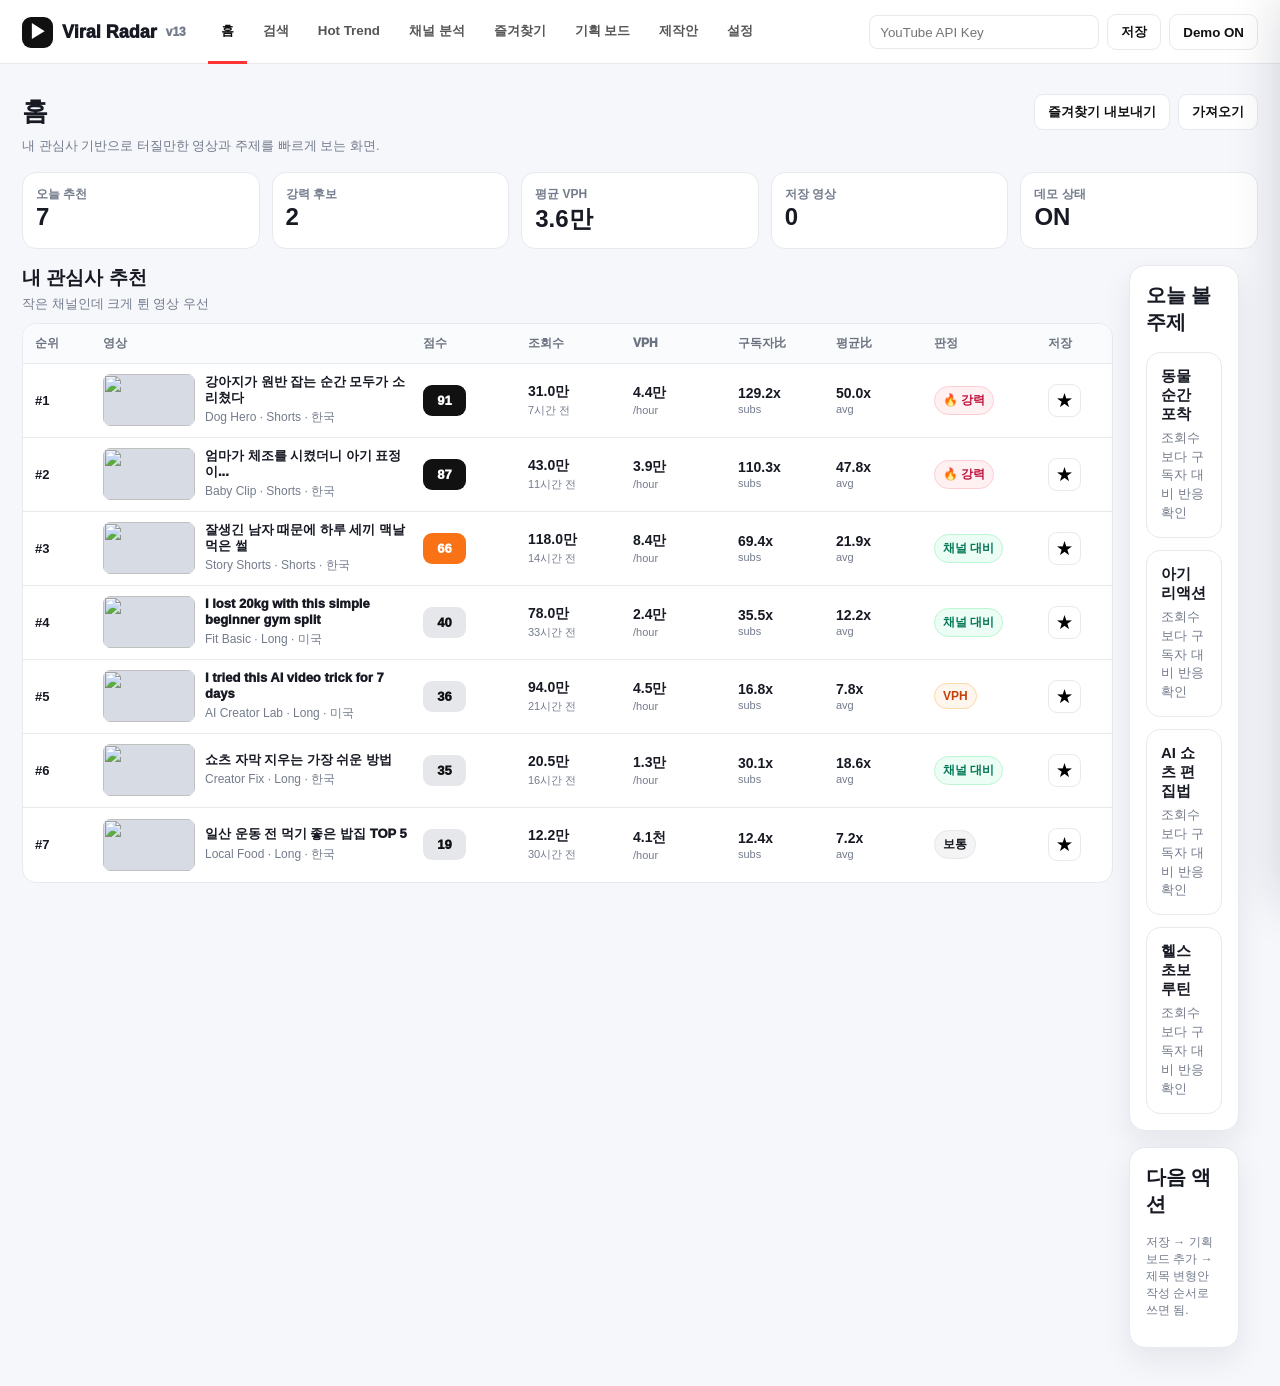
==== commit e1a9fe0e: "v13 js 분리" ====
--- a/index.html
+++ b/index.html
@@ -1,76 +1,10 @@
 <!doctype html>
-<html lang="ko"><head><meta charset="utf-8"><meta name="viewport" content="width=device-width,initial-scale=1"><title>Viral Radar v12</title>
+<html lang="ko"><head><meta charset="utf-8"><meta name="viewport" content="width=device-width,initial-scale=1"><title>Viral Radar v13</title>
 <link rel="stylesheet" href="css/style.css"></head><body>
-<div class="top"><div class="topin"><div class="brand"><div class="logo">▶</div>Viral Radar <span class="subtle">v12</span></div><div class="nav" id="nav"></div><div class="api"><input id="apiKey" type="password" placeholder="YouTube API Key"><button class="btn light" onclick="saveKey()">저장</button><button class="btn light" onclick="toggleDemo()" id="demoBtn">Demo ON</button></div></div></div>
+<div class="top"><div class="topin"><div class="brand"><div class="logo">▶</div>Viral Radar <span class="subtle">v13</span></div><div class="nav" id="nav"></div><div class="api"><input id="apiKey" type="password" placeholder="YouTube API Key"><button class="btn light" onclick="saveKey()">저장</button><button class="btn light" onclick="toggleDemo()" id="demoBtn">Demo ON</button></div></div></div>
 <div class="wrap">
  <div class="hero"><div><h1 id="pageTitle">홈</h1><p id="pageDesc">내 관심사 기반으로 터질만한 영상과 주제를 빠르게 보는 화면.</p></div><div class="rightBtns"><button class="btn light" onclick="exportFavorites()">즐겨찾기 내보내기</button><button class="btn light" onclick="document.getElementById('importFile').click()">가져오기</button><input type="file" id="importFile" hidden onchange="importFavorites(event)"></div></div>
  <section id="home" class="tabs active"></section><section id="search" class="tabs"></section><section id="trend" class="tabs"></section><section id="channel" class="tabs"></section><section id="fav" class="tabs"></section><section id="planner" class="tabs"></section><section id="brief" class="tabs"></section><section id="settings" class="tabs"></section>
 </div>
 <div class="drawer hidden" id="drawer"><div class="din"><button class="close" onclick="closeDrawer()">×</button><div id="drawerBody"></div></div></div><div class="toast" id="toast"></div>
-<script>
-const TABS=[['home','홈'],['search','검색'],['trend','Hot Trend'],['channel','채널 분석'],['fav','즐겨찾기'],['planner','기획 보드'],['brief','제작안'],['settings','설정']];
-const qs=s=>document.querySelector(s); const qsa=s=>[...document.querySelectorAll(s)];
-let API=localStorage.getItem('vr_api_key')||''; let demo=localStorage.getItem('vr_demo')!=='off'; let current=[]; qs('#apiKey').value=API; updateDemoBtn();
-const defaultInterests=['강아지','동물 감동','웃긴 쇼츠','군인 감동','육아','AI 영상','다이어트','헬스','맛집','돈 공부'];
-function getInterests(){return JSON.parse(localStorage.getItem('vr_interests')||JSON.stringify(defaultInterests))}
-function setInterests(v){localStorage.setItem('vr_interests',JSON.stringify(v))}
-const countries={KR:'한국',US:'미국',JP:'일본',GB:'영국',GLOBAL:'글로벌'};
-const demoVideos=[
- {id:'d1',title:'군인을 본 아기가 갑자기 경례를 했다',channel:'Tiny Moment',subs:8200,views:690000,avg:21000,hours:9,likes:41000,comments:1800,duration:34,country:'KR',cat:'감동',thumb:'https://i.ytimg.com/vi/aqz-KE-bpKQ/hqdefault.jpg'},
- {id:'d2',title:'잘생긴 남자 때문에 하루 세끼 맥날 먹은 썰',channel:'Story Shorts',subs:17000,views:1180000,avg:54000,hours:14,likes:72000,comments:3100,duration:52,country:'KR',cat:'웃긴 쇼츠',thumb:'https://i.ytimg.com/vi/tgbNymZ7vqY/hqdefault.jpg'},
- {id:'d3',title:'강아지가 원반 잡는 순간 모두가 소리쳤다',channel:'Dog Hero',subs:2400,views:310000,avg:6200,hours:7,likes:22000,comments:920,duration:24,country:'KR',cat:'동물',thumb:'https://i.ytimg.com/vi/jNQXAC9IVRw/hqdefault.jpg'},
- {id:'d4',title:'I tried this AI video trick for 7 days',channel:'AI Creator Lab',subs:56000,views:940000,avg:120000,hours:21,likes:38000,comments:1400,duration:480,country:'US',cat:'AI',thumb:'https://i.ytimg.com/vi/M7lc1UVf-VE/hqdefault.jpg'},
- {id:'d5',title:'엄마가 체조를 시켰더니 아기 표정이...',channel:'Baby Clip',subs:3900,views:430000,avg:9000,hours:11,likes:26000,comments:760,duration:29,country:'KR',cat:'육아',thumb:'https://i.ytimg.com/vi/ScMzIvxBSi4/hqdefault.jpg'},
- {id:'d6',title:'Nobody expected this football dad training at home',channel:'Family Sports',subs:12500,views:870000,avg:35000,hours:18,likes:51000,comments:2100,duration:41,country:'US',cat:'스포츠',thumb:'https://i.ytimg.com/vi/e-ORhEE9VVg/hqdefault.jpg'},
- {id:'d7',title:'일산 운동 전 먹기 좋은 밥집 TOP 5',channel:'Local Food',subs:9800,views:122000,avg:17000,hours:30,likes:5400,comments:320,duration:610,country:'KR',cat:'맛집',thumb:'https://i.ytimg.com/vi/ysz5S6PUM-U/hqdefault.jpg'},
- {id:'d8',title:'月5万円で始めるインデックス投資',channel:'Money JP',subs:41000,views:520000,avg:76000,hours:27,likes:18000,comments:1100,duration:720,country:'JP',cat:'경제',thumb:'https://i.ytimg.com/vi/kJQP7kiw5Fk/hqdefault.jpg'},
- {id:'d9',title:'I lost 20kg with this simple beginner gym split',channel:'Fit Basic',subs:22000,views:780000,avg:64000,hours:33,likes:30000,comments:1500,duration:540,country:'US',cat:'헬스',thumb:'https://i.ytimg.com/vi/LXb3EKWsInQ/hqdefault.jpg'},
- {id:'d10',title:'쇼츠 자막 지우는 가장 쉬운 방법',channel:'Creator Fix',subs:6800,views:205000,avg:11000,hours:16,likes:9900,comments:420,duration:380,country:'KR',cat:'AI 영상',thumb:'https://i.ytimg.com/vi/2Vv-BfVoq4g/hqdefault.jpg'}
-];
-function calc(v){v.rSub=v.subs? v.views/v.subs:0; v.rAvg=v.avg? v.views/v.avg:0; v.vph=v.hours? v.views/v.hours:0; v.likeRate=v.views? v.likes/v.views*100:0; v.commentRate=v.views? v.comments/v.views*100:0; v.score=Math.min(99,Math.round((Math.min(v.rSub,100)*.28)+(Math.min(v.rAvg,60)*.55)+(Math.min(v.vph/1000,30)*.7)+(v.duration<=60?8:3)+(v.commentRate*22))); v.rep=Math.max(30,Math.min(98,Math.round(70+(v.duration<=60?10:-5)+(v.subs<30000?8:0)+(v.rAvg>8?8:0)-(v.cat==='AI'?2:0)))); return v}
-function fmt(n){if(!n&&n!==0)return'-'; if(n>=100000000)return (n/100000000).toFixed(1)+'억'; if(n>=10000)return (n/10000).toFixed(1)+'만'; if(n>=1000)return (n/1000).toFixed(1)+'천'; return String(Math.round(n))}
-function scoreCls(s){return s>=80?'':s>=60?'mid':'low'}
-function nav(){qs('#nav').innerHTML=TABS.map(([id,n])=>`<button onclick="go('${id}')" data-tab="${id}" class="${id==='home'?'active':''}">${n}</button>`).join('')}
-function go(id){qsa('.tabs').forEach(x=>x.classList.remove('active')); qs('#'+id).classList.add('active'); qsa('#nav button').forEach(b=>b.classList.toggle('active',b.dataset.tab===id)); const map={home:['홈','내 관심사 기반 기본 피드'],search:['검색','키워드로 아웃라이어 영상 찾기'],trend:['Hot Trend','나라별 지금 뜨는 주제 보기'],channel:['채널 분석','궁금한 채널의 성공 패턴 분석'],fav:['즐겨찾기','저장한 영상 다시 보기'],planner:['기획 보드','따라 만들 소재를 기획안으로 바꾸기'],brief:['제작안','저장한 영상을 쇼츠 제작안으로 변환'],settings:['설정','관심사와 API 설정']}; qs('#pageTitle').textContent=map[id][0]; qs('#pageDesc').textContent=map[id][1]; if(id==='fav')renderFav(); if(id==='planner')renderPlanner(); if(id==='brief')renderBrief()}
-function saveKey(){API=qs('#apiKey').value.trim(); localStorage.setItem('vr_api_key',API); toast('API 키 저장됨')}
-function toggleDemo(){demo=!demo; localStorage.setItem('vr_demo',demo?'on':'off'); updateDemoBtn(); toast(demo?'Demo ON':'Demo OFF')}
-function updateDemoBtn(){setTimeout(()=>{let b=qs('#demoBtn'); if(b)b.textContent=demo?'Demo ON':'Demo OFF'},0)}
-function toast(t){let el=qs('#toast'); el.textContent=t; el.classList.add('show'); setTimeout(()=>el.classList.remove('show'),1600)}
-function seed(q='',country='GLOBAL',shorts=true){let arr=demoVideos.map(x=>calc({...x})); if(country!=='GLOBAL')arr=arr.filter(v=>v.country===country); if(q)arr=arr.filter(v=>(v.title+v.channel+v.cat).toLowerCase().includes(q.toLowerCase())); if(!shorts)arr=arr.filter(v=>v.duration>60); return arr.sort((a,b)=>b.score-a.score)}
-function table(vs){current=vs; if(!vs.length)return '<div class="empty">결과 없음</div>'; return `<div class="table"><div class="thead"><div>순위</div><div>영상</div><div>점수</div><div>조회수</div><div>VPH</div><div>구독자比</div><div>평균比</div><div>판정</div><div>저장</div></div>${vs.map((v,i)=>row(v,i)).join('')}</div>`}
-function row(v,i){return `<div class="row" onclick="openVideo('${v.id}')"><div><b>#${i+1}</b></div><div class="video"><img class="thumb" src="${v.thumb}"><div><div class="vtitle">${v.title}</div><div class="meta">${v.channel} · ${v.duration<=60?'Shorts':'Long'} · ${countries[v.country]||v.country}</div></div></div><div><span class="score ${scoreCls(v.score)}">${v.score}</span></div><div class="cell"><strong>${fmt(v.views)}</strong><small>${v.hours}시간 전</small></div><div class="cell"><strong>${fmt(v.vph)}</strong><small>/hour</small></div><div class="cell"><strong>${v.rSub.toFixed(1)}x</strong><small>subs</small></div><div class="cell"><strong>${v.rAvg.toFixed(1)}x</strong><small>avg</small></div><div>${judge(v)}</div><div><button class="star ${isFav(v.id)?'on':''}" onclick="event.stopPropagation();favToggle('${v.id}')">★</button></div></div>`}
-function judge(v){if(v.score>=85)return '<span class="badge hot">🔥 강력</span>'; if(v.rAvg>=8)return '<span class="badge good">채널 대비</span>'; if(v.vph>=10000)return '<span class="badge warn">VPH</span>'; return '<span class="badge">보통</span>'}
-function findVideo(id){return [...demoVideos.map(x=>calc({...x})),...current].find(v=>v.id===id)}
-function titleType(t){if(/하지마|절대|망|위험|손해/.test(t))return '금지/경고형'; if(/TOP|top|\d+/.test(t))return '리스트형'; if(/봤|tried|해봤|7일|한달/.test(t))return '실험/후기형'; if(/갑자기|순간|모두|nobody|expected/.test(t))return '반전/순간형'; return '호기심형'}
-function insights(v){let type=titleType(v.title); return [`제목은 <b>${type}</b>. 클릭 전에 감정 트리거가 명확한 편이다.`,`채널 평균 대비 <b>${v.rAvg.toFixed(1)}배</b>라서 기존 구독자빨보다 소재 자체 반응 가능성이 높다.`,`VPH <b>${fmt(v.vph)}</b> 기준 초기 확산 속도가 ${v.vph>10000?'매우 강함':'보통 이상'}이다.`,`${v.duration<=60?'쇼츠형이라 복제 난이도가 낮고 빠른 테스트에 적합하다.':'롱폼이라 소재 검증 후 쇼츠로 재가공 가능하다.'}`]}
-function openVideo(id){let v=findVideo(id); if(!v)return; qs('#drawer').classList.remove('hidden'); qs('#drawerBody').innerHTML=`<h2>${v.title}</h2><div class="meta">${v.channel} · ${countries[v.country]} · ${v.cat}</div><img class="dthumb" src="${v.thumb}"><div class="summary" style="grid-template-columns:repeat(2,1fr)"><div class="stat"><span>AI 점수</span><strong>${v.score}</strong></div><div class="stat"><span>복제 가능성</span><strong>${v.rep}</strong></div><div class="stat"><span>평균 대비</span><strong>${v.rAvg.toFixed(1)}x</strong></div><div class="stat"><span>VPH</span><strong>${fmt(v.vph)}</strong></div></div><div class="insight"><h3>맞춤 인사이트</h3><ul>${insights(v).map(x=>`<li>${x}</li>`).join('')}</ul></div><div class="insight"><h3>따라 만들 때 바꿀 포인트</h3><ul><li>제목 구조는 유지하고 대상만 바꾸기: “${remixTitle(v.title)}”</li><li>썸네일은 주인공 1명/1마리 + 큰 감정 + 3~5단어 텍스트가 적합.</li><li>첫 1초는 결과 장면부터 보여주고, 설명은 뒤로 미루기.</li></ul></div><textarea class="memo" placeholder="이 영상에서 배운 점 메모" oninput="saveMemo('${v.id}',this.value)">${getMemo(v.id)}</textarea><br><br><button class="btn red" onclick="favToggle('${v.id}');openVideo('${v.id}')">${isFav(v.id)?'즐겨찾기 해제':'즐겨찾기 저장'}</button> <button class="btn light" onclick="addPlan('${v.id}')">기획 보드에 추가</button>`}
-function closeDrawer(){qs('#drawer').classList.add('hidden')}
-function remixTitle(t){if(t.includes('강아지'))return t.replace('강아지','고양이'); if(t.includes('아기'))return t.replace('아기','강아지'); if(t.includes('AI'))return t.replace('AI','쇼츠'); return t+' 2탄'}
-function favs(){return JSON.parse(localStorage.getItem('vr_favs')||'[]')} function setFavs(x){localStorage.setItem('vr_favs',JSON.stringify(x))} function isFav(id){return favs().includes(id)}
-function favToggle(id){let f=favs(); f=f.includes(id)?f.filter(x=>x!==id):[id,...f]; setFavs(f); toast(f.includes(id)?'저장됨':'해제됨'); renderAll()}
-function getMemo(id){return JSON.parse(localStorage.getItem('vr_memo')||'{}')[id]||''} function saveMemo(id,t){let m=JSON.parse(localStorage.getItem('vr_memo')||'{}'); m[id]=t; localStorage.setItem('vr_memo',JSON.stringify(m))}
-function plans(){return JSON.parse(localStorage.getItem('vr_plans')||'[]')} function setPlans(p){localStorage.setItem('vr_plans',JSON.stringify(p))} function addPlan(id){let p=plans(); if(!p.includes(id))p.unshift(id); setPlans(p); toast('기획 보드에 추가됨')}
-function renderHome(){let vs=seed('', 'GLOBAL', true).filter(v=>getInterests().some(k=>(v.title+v.cat).includes(k.replace(' 영상','')))).slice(0,8); if(vs.length<4)vs=seed('', 'GLOBAL', true).slice(0,8); qs('#home').innerHTML=`<div class="summary"><div class="stat"><span>오늘 추천</span><strong>${vs.length}</strong></div><div class="stat"><span>강력 후보</span><strong>${vs.filter(v=>v.score>=85).length}</strong></div><div class="stat"><span>평균 VPH</span><strong>${fmt(vs.reduce((a,b)=>a+b.vph,0)/vs.length)}</strong></div><div class="stat"><span>저장 영상</span><strong>${favs().length}</strong></div><div class="stat"><span>데모 상태</span><strong>${demo?'ON':'OFF'}</strong></div></div><div class="grid2"><div><div class="titlebar"><div><h2>내 관심사 추천</h2><p>작은 채널인데 크게 튄 영상 우선</p></div></div>${table(vs)}</div><div><div class="panel"><h2 style="margin-top:0">오늘 볼 주제</h2><div class="cards" style="grid-template-columns:1fr">${['동물 순간 포착','아기 리액션','AI 쇼츠 편집법','헬스 초보 루틴'].map(x=>`<div class="mini" onclick="go('search');setTimeout(()=>{qs('#searchQ').value='${x.split(' ')[0]}';runSearch()},50)"><b>${x}</b><p>조회수보다 구독자 대비 반응 확인</p></div>`).join('')}</div></div><div class="panel"><h2 style="margin-top:0">다음 액션</h2><p class="subtle">저장 → 기획 보드 추가 → 제목 변형안 작성 순서로 쓰면 됨.</p></div></div></div>`}
-function renderSearch(){qs('#search').innerHTML=`<div class="panel"><div class="controls"><input id="searchQ" class="wide" placeholder="키워드 입력: 강아지, AI, 헬스..."><select id="searchCountry">${Object.entries(countries).map(([k,v])=>`<option value="${k}">${v}</option>`).join('')}</select><label class="check"><input id="searchShorts" type="checkbox" checked>Shorts 포함</label><button class="btn red" onclick="runSearch()">검색</button></div><div class="chips">${getInterests().map(k=>`<button class="chip" onclick="qs('#searchQ').value='${k}';runSearch()">${k}</button>`).join('')}</div></div><div id="searchResult">${table(seed('', 'GLOBAL', true).slice(0,8))}</div>`}
-async function runSearch(){let q=qs('#searchQ').value.trim(); let c=qs('#searchCountry').value; let shorts=qs('#searchShorts').checked; if(!demo&&!API){toast('API 키가 필요함');return} let vs=seed(q,c,shorts).slice(0,12); qs('#searchResult').innerHTML=table(vs)}
-function renderTrend(){qs('#trend').innerHTML=`<div class="panel"><div class="controls"><select id="trendCountry">${Object.entries(countries).map(([k,v])=>`<option value="${k}">${v}</option>`).join('')}</select><select id="trendCat"><option value="">전체 주제</option>${[...new Set(demoVideos.map(v=>v.cat))].map(c=>`<option>${c}</option>`).join('')}</select><label class="check"><input id="trendShorts" type="checkbox" checked>Shorts 포함</label><button class="btn red" onclick="runTrend()">트렌드 조회</button></div></div><div id="trendResult"></div>`; runTrend()}
-function runTrend(){let c=qs('#trendCountry').value, cat=qs('#trendCat').value, shorts=qs('#trendShorts').checked; let vs=seed('',c,shorts).filter(v=>!cat||v.cat===cat).slice(0,12); let topics={}; vs.forEach(v=>topics[v.cat]=(topics[v.cat]||0)+1); qs('#trendResult').innerHTML=`<div class="cards">${Object.entries(topics).map(([k,n])=>`<div class="mini"><b>${k}</b><p>후보 ${n}개 · 평균 점수 ${Math.round(vs.filter(v=>v.cat===k).reduce((a,b)=>a+b.score,0)/n)}</p></div>`).join('')}</div><br>${table(vs)}`}
-function renderChannel(){qs('#channel').innerHTML=`<div class="panel"><div class="controls"><input id="chQ" class="wide" placeholder="채널명 입력"><button class="btn red" onclick="runChannel()">채널 분석</button></div></div><div id="chResult"><div class="empty">예: Dog Hero, AI Creator Lab, Local Food</div></div>`}
-function runChannel(){let q=qs('#chQ').value.trim().toLowerCase(); let vs=demoVideos.map(x=>calc({...x})).filter(v=>!q||v.channel.toLowerCase().includes(q)); if(!vs.length){qs('#chResult').innerHTML='<div class="empty">채널 결과 없음</div>';return} let avg=vs.reduce((a,b)=>a+b.views,0)/vs.length, med=[...vs].sort((a,b)=>a.views-b.views)[Math.floor(vs.length/2)].views, shorts=vs.filter(v=>v.duration<=60).length; let best=[...vs].sort((a,b)=>b.rAvg-a.rAvg)[0]; qs('#chResult').innerHTML=`<div class="summary"><div class="stat"><span>분석 영상</span><strong>${vs.length}</strong></div><div class="stat"><span>평균 조회수</span><strong>${fmt(avg)}</strong></div><div class="stat"><span>중앙 조회수</span><strong>${fmt(med)}</strong></div><div class="stat"><span>Shorts 비율</span><strong>${Math.round(shorts/vs.length*100)}%</strong></div><div class="stat"><span>최고 아웃라이어</span><strong>${best.rAvg.toFixed(1)}x</strong></div></div><div class="panel"><h2 style="margin-top:0">채널 진단</h2><div class="kpi"><div><b>성공 패턴</b><p class="subtle">${titleType(best.title)} 제목이 가장 강함</p></div><div><b>추천 방향</b><p class="subtle">상위 영상의 감정/순간 구조를 반복 테스트</p></div><div><b>주의점</b><p class="subtle">평균 조회수보다 중앙 조회수를 기준선으로 보는 게 안전</p></div></div></div>${table(vs)}`}
-function renderFav(){let vs=favs().map(findVideo).filter(Boolean).map(x=>calc({...x})); qs('#fav').innerHTML=`<div class="panel"><div class="controls"><button class="btn light" onclick="setFavs([]);renderFav();toast('전체 삭제됨')">전체 삭제</button><button class="btn light" onclick="exportFavorites()">내보내기</button></div></div>${vs.length?table(vs):'<div class="empty">저장한 영상 없음</div>'}`}
-function renderPlanner(){let vs=plans().map(findVideo).filter(Boolean).map(x=>calc({...x})); qs('#planner').innerHTML=`<div class="planner">${vs.map(v=>`<div class="plan"><h3>${v.title}</h3><p class="subtle">복제 가능성 ${v.rep}점 · ${titleType(v.title)}</p><ul><li>훅: 결과 장면 먼저</li><li>제목: ${remixTitle(v.title)}</li><li>촬영: 원본 감정 구조만 차용</li></ul><button class="btn light" onclick="setPlans(plans().filter(x=>x!=='${v.id}'));renderPlanner()">삭제</button></div>`).join('')||'<div class="empty">기획 보드에 추가한 영상 없음</div>'}</div>`}
-function renderSettings(){let ints=getInterests(); qs('#settings').innerHTML=`<div class="panel"><h2 style="margin-top:0">내 관심사 관리</h2><p class="subtle">홈 탭과 검색 추천 칩에 바로 반영됨.</p><div class="controls"><input id="newInterest" class="wide" placeholder="예: 고양이, 쇼츠 편집, 경제뉴스"><button class="btn red" onclick="addInterest()">추가</button><button class="btn light" onclick="resetInterests()">기본값 복원</button></div><div class="chips">${ints.map(k=>`<button class="chip" onclick="removeInterest('${k}')">${k} ×</button>`).join('')}</div></div><div class="panel"><h2 style="margin-top:0">검색 사용 전략</h2><div class="kpi"><div><b>추천 방식</b><p class="subtle">Demo ON에서 화면 테스트 → API 리셋 후 실제 검색</p></div><div><b>쿼터 절약</b><p class="subtle">핫트렌드/채널분석은 필요한 키워드만 실행</p></div><div><b>저장 루틴</b><p class="subtle">좋은 영상은 즐겨찾기 → 기획 보드 → JSON 백업</p></div></div></div><div class="panel"><h2 style="margin-top:0">쿼터 절약 원칙</h2><ul><li>자동 조회 OFF</li><li>Demo ON 상태에서 UI 먼저 테스트</li><li>API 리셋 후 필요한 검색만 실행</li><li>GitHub Pages 배포 전 API 키는 HTML에 넣지 않기</li></ul></div>`}
-function addInterest(){let v=qs('#newInterest').value.trim(); if(!v)return; let ints=getInterests(); if(!ints.includes(v)) ints.unshift(v); setInterests(ints.slice(0,20)); renderAll(); toast('관심사 추가됨')}
-function removeInterest(v){setInterests(getInterests().filter(x=>x!==v)); renderAll(); toast('관심사 삭제됨')}
-function resetInterests(){setInterests(defaultInterests); renderAll(); toast('기본값 복원됨')}
-function exportFavorites(){let data={favs:favs(),plans:plans(),memo:JSON.parse(localStorage.getItem('vr_memo')||'{}')}; let blob=new Blob([JSON.stringify(data,null,2)],{type:'application/json'}); let a=document.createElement('a'); a.href=URL.createObjectURL(blob); a.download='viral-radar-data.json'; a.click()}
-function importFavorites(e){let f=e.target.files[0]; if(!f)return; let r=new FileReader(); r.onload=()=>{try{let d=JSON.parse(r.result); if(d.favs)setFavs(d.favs); if(d.plans)setPlans(d.plans); if(d.memo)localStorage.setItem('vr_memo',JSON.stringify(d.memo)); renderAll(); toast('가져오기 완료')}catch(err){toast('파일 오류')}}; r.readAsText(f)}
-
-function briefText(v){v=calc({...v}); let tone=titleType(v.title); return `# 쇼츠 제작안\n\n원본 참고: ${v.title}\n채널: ${v.channel}\n판정: AI ${v.score}점 / 복제 가능성 ${v.rep}점 / 평균 대비 ${v.rAvg.toFixed(1)}x\n\n## 1. 핵심 콘셉트\n${tone} 구조를 활용해서 결과 장면을 먼저 보여주는 쇼츠. 감정은 호기심 → 반전 → 공감 순서로 설계.\n\n## 2. 제목 후보\n1) ${remixTitle(v.title)}\n2) 이 장면 보고 다들 멈칫함\n3) 처음엔 평범했는데 마지막이 미쳤다\n\n## 3. 첫 3초 훅\n- 0.0초: 가장 강한 결과 장면 먼저 노출\n- 0.5초: 화면 중앙에 짧은 문구 5~8자\n- 1.5초: 왜 이런 일이 생겼는지 궁금하게 컷 전환\n\n## 4. 컷 구성\n- 0~3초: 결말/리액션 선공개\n- 3~8초: 상황 설명 최소화\n- 8~18초: 핵심 장면 반복/확대\n- 18~25초: 반전 또는 감정 마무리\n- 마지막 1초: 댓글 유도 문장\n\n## 5. 썸네일 가이드\n주인공을 크게 배치하고, 표정/동작이 바로 보이게 잡기. 텍스트는 3~5단어만 사용.\n\n## 6. 자막 톤\n짧게, 크게, 한 줄 위주. 설명보다 반응을 먼저 넣기.\n\n## 7. 댓글 유도\n\"이 장면 다시 봐도 신기하지 않음?\"`;}
-function renderBrief(){let ids=[...plans(),...favs()]; let vs=ids.map(findVideo).filter(Boolean); if(!vs.length)vs=seed('', 'GLOBAL', true).slice(0,5); qs('#brief').innerHTML=`<div class="panel"><h2 style="margin-top:0">쇼츠 제작안 생성기</h2><p class="subtle">기획 보드/즐겨찾기 영상 기반으로 제목, 훅, 컷 구성, 썸네일 가이드를 자동 작성.</p><div class="controls"><select id="briefPick" class="wide">${vs.map(v=>`<option value="${v.id}">${v.title}</option>`).join('')}</select><button class="btn red" onclick="makeBrief()">제작안 생성</button><button class="btn light" onclick="copyBrief()">복사</button></div></div><textarea id="briefOut" class="memo" style="min-height:520px;font-family:ui-monospace,Consolas,monospace;line-height:1.55" placeholder="제작안 생성 버튼을 눌러줘."></textarea>`}
-function makeBrief(){let id=qs('#briefPick').value; let v=findVideo(id); qs('#briefOut').value=briefText(v); toast('제작안 생성됨')}
-function copyBrief(){let el=qs('#briefOut'); el.select(); document.execCommand('copy'); toast('복사됨')}
-
-function renderAll(){renderHome();renderSearch();renderTrend();renderChannel();renderFav();renderPlanner();renderBrief();renderSettings(); updateDemoBtn()}
-nav(); renderAll();
-</script></body></html>+<script src="js/app.js"></script></body></html>
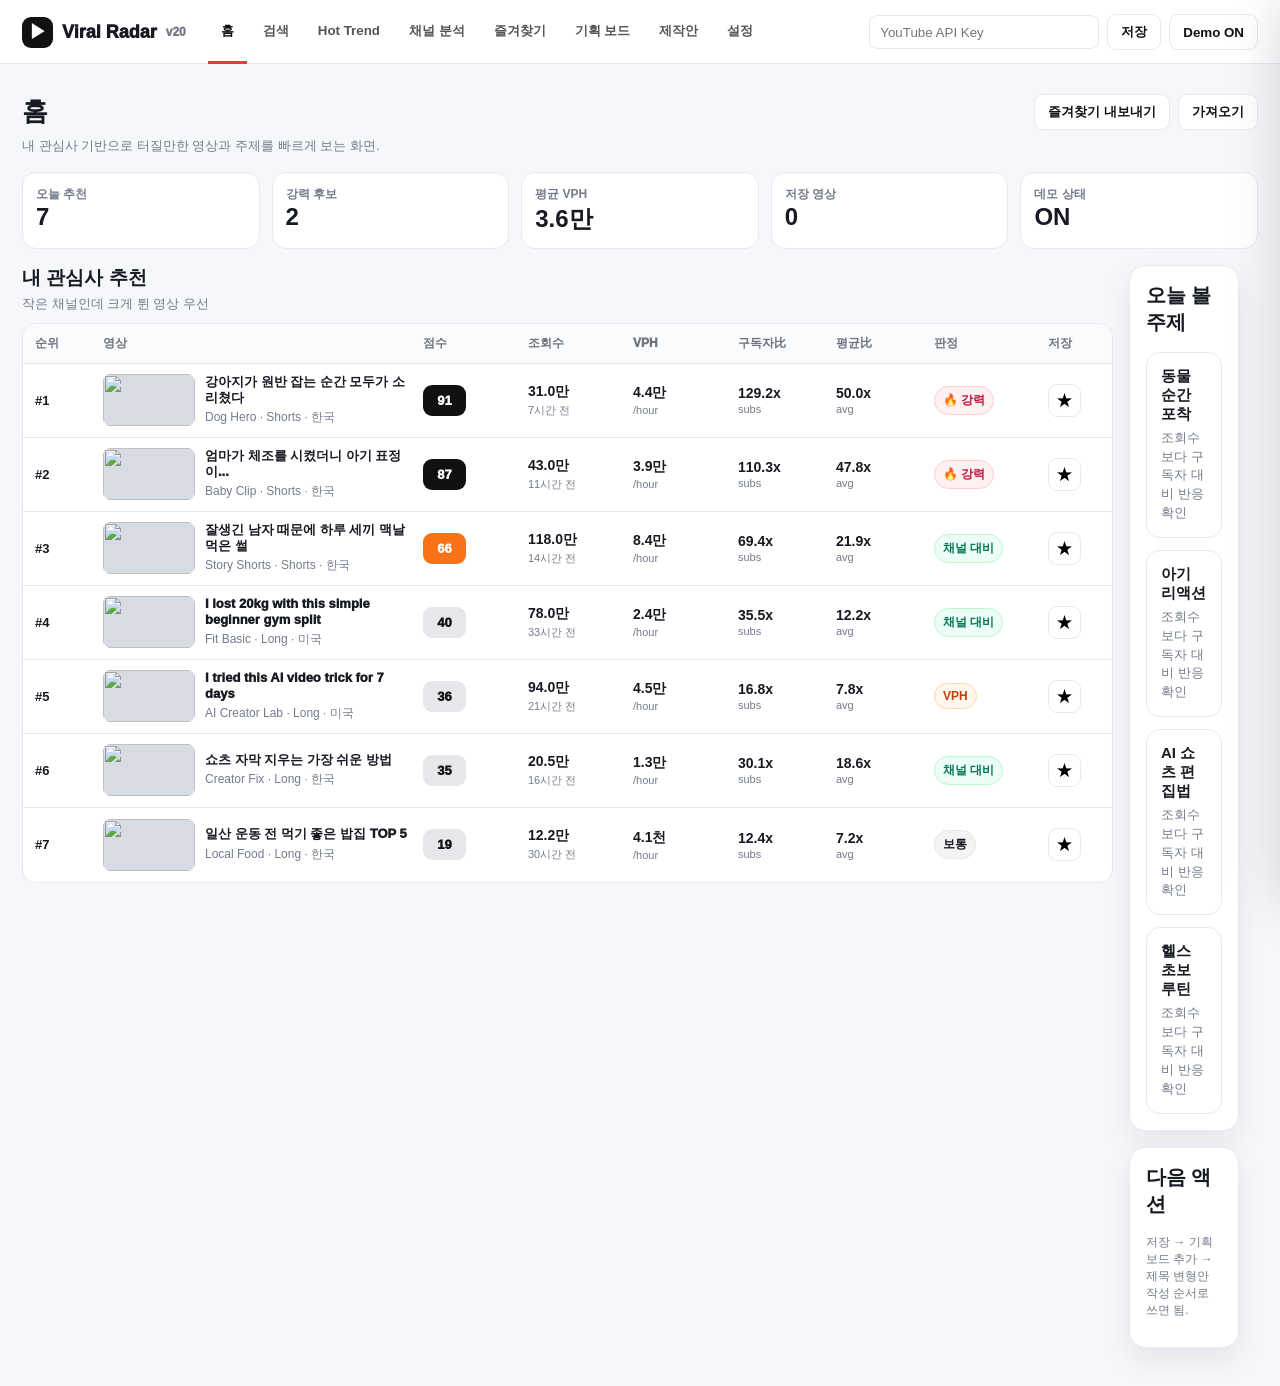
==== commit ab4b6160: "v20 픽스버전" ====
--- a/index.html
+++ b/index.html
@@ -1,10 +1,85 @@
 <!doctype html>
-<html lang="ko"><head><meta charset="utf-8"><meta name="viewport" content="width=device-width,initial-scale=1"><title>Viral Radar v13</title>
-<link rel="stylesheet" href="css/style.css"></head><body>
-<div class="top"><div class="topin"><div class="brand"><div class="logo">▶</div>Viral Radar <span class="subtle">v13</span></div><div class="nav" id="nav"></div><div class="api"><input id="apiKey" type="password" placeholder="YouTube API Key"><button class="btn light" onclick="saveKey()">저장</button><button class="btn light" onclick="toggleDemo()" id="demoBtn">Demo ON</button></div></div></div>
-<div class="wrap">
- <div class="hero"><div><h1 id="pageTitle">홈</h1><p id="pageDesc">내 관심사 기반으로 터질만한 영상과 주제를 빠르게 보는 화면.</p></div><div class="rightBtns"><button class="btn light" onclick="exportFavorites()">즐겨찾기 내보내기</button><button class="btn light" onclick="document.getElementById('importFile').click()">가져오기</button><input type="file" id="importFile" hidden onchange="importFavorites(event)"></div></div>
- <section id="home" class="tabs active"></section><section id="search" class="tabs"></section><section id="trend" class="tabs"></section><section id="channel" class="tabs"></section><section id="fav" class="tabs"></section><section id="planner" class="tabs"></section><section id="brief" class="tabs"></section><section id="settings" class="tabs"></section>
-</div>
-<div class="drawer hidden" id="drawer"><div class="din"><button class="close" onclick="closeDrawer()">×</button><div id="drawerBody"></div></div></div><div class="toast" id="toast"></div>
-<script src="js/app.js"></script></body></html>+<html lang="ko">
+  <head>
+    <meta charset="utf-8" />
+    <meta name="viewport" content="width=device-width,initial-scale=1" />
+    <title>Viral Radar v20</title>
+    <link rel="stylesheet" href="css/style.css" />
+  </head>
+  <body>
+    <div class="top">
+      <div class="topin">
+        <div class="brand">
+          <div class="logo">▶</div>
+          Viral Radar <span class="subtle">v20</span>
+        </div>
+        <div class="nav" id="nav"></div>
+        <div class="api">
+          <input
+            id="apiKey"
+            type="password"
+            placeholder="YouTube API Key"
+          /><button class="btn light" onclick="saveKey()">저장</button
+          ><button class="btn light" onclick="toggleDemo()" id="demoBtn">
+            Demo ON
+          </button>
+        </div>
+      </div>
+    </div>
+    <div class="wrap">
+      <div class="hero">
+        <div>
+          <h1 id="pageTitle">홈</h1>
+          <p id="pageDesc">
+            내 관심사 기반으로 터질만한 영상과 주제를 빠르게 보는 화면.
+          </p>
+        </div>
+        <div class="rightBtns">
+          <button class="btn light" onclick="exportFavorites()">
+            즐겨찾기 내보내기</button
+          ><button
+            class="btn light"
+            onclick="document.getElementById('importFile').click()"
+          >
+            가져오기</button
+          ><input
+            type="file"
+            id="importFile"
+            hidden
+            onchange="importFavorites(event)"
+          />
+        </div>
+      </div>
+      <section id="home" class="tabs active"></section>
+      <section id="search" class="tabs"></section>
+      <section id="trend" class="tabs"></section>
+      <section id="channel" class="tabs"></section>
+      <section id="fav" class="tabs"></section>
+      <section id="planner" class="tabs"></section>
+      <section id="brief" class="tabs"></section>
+      <section id="settings" class="tabs"></section>
+    </div>
+    <div class="drawer hidden" id="drawer">
+      <div class="din">
+        <button class="close" onclick="closeDrawer()">×</button>
+        <div id="drawerBody"></div>
+      </div>
+    </div>
+    <div class="toast" id="toast"></div>
+
+    <script src="js/data.js"></script>
+    <script src="js/utils.js"></script>
+    <script src="js/storage.js"></script>
+    <script src="js/table.js"></script>
+    <script src="js/drawer.js"></script>
+    <script src="js/favorites.js"></script>
+    <script src="js/planner.js"></script>
+    <script src="js/home.js"></script>
+    <script src="js/search.js"></script>
+    <script src="js/trend.js"></script>
+    <script src="js/channel.js"></script>
+    <script src="js/settings.js"></script>
+    <script src="js/brief.js"></script>
+    <script src="js/app.js"></script>
+  </body>
+</html>
--- a/css/style.css
+++ b/css/style.css
@@ -1 +1,560 @@
-:root{--bg:#f6f7fb;--card:#fff;--text:#171923;--muted:#737b8c;--line:#e7e9ef;--brand:#ff3434;--dark:#111827;--green:#10a66a;--orange:#f97316;--blue:#2563eb;--soft:#f2f4f8;--shadow:0 12px 30px rgba(15,23,42,.08)}*{box-sizing:border-box}body{margin:0;background:var(--bg);color:var(--text);font-family:-apple-system,BlinkMacSystemFont,"Segoe UI",Pretendard,"Apple SD Gothic Neo",Arial,sans-serif;font-size:13px}.top{height:64px;background:white;border-bottom:1px solid var(--line);position:sticky;top:0;z-index:10}.topin{max-width:1360px;margin:0 auto;height:64px;display:flex;align-items:center;gap:22px;padding:0 22px}.brand{font-size:18px;font-weight:950;display:flex;align-items:center;gap:9px}.logo{width:31px;height:31px;border-radius:9px;background:#111;color:#fff;display:grid;place-items:center}.nav{display:flex;height:100%;align-items:center;gap:3px}.nav button{height:100%;border:0;background:transparent;padding:0 13px;font-weight:850;color:#555;cursor:pointer;border-bottom:3px solid transparent}.nav button.active{color:#111;border-bottom-color:var(--brand)}.api{margin-left:auto;display:flex;gap:8px;align-items:center}.api input{height:34px;width:230px;border:1px solid var(--line);border-radius:8px;padding:0 10px}.btn{height:36px;border:0;border-radius:9px;padding:0 13px;font-weight:900;cursor:pointer;background:#111;color:#fff}.btn.light{background:#fff;color:#111;border:1px solid var(--line)}.btn.red{background:var(--brand)}.wrap{max-width:1360px;margin:0 auto;padding:22px}.hero{display:flex;justify-content:space-between;gap:20px;margin:8px 0 16px}.hero h1{margin:0 0 7px;font-size:26px}.hero p{margin:0;color:var(--muted);line-height:1.5}.panel{background:white;border:1px solid var(--line);border-radius:16px;box-shadow:var(--shadow);padding:16px;margin-bottom:16px}.controls{display:flex;gap:9px;align-items:center;flex-wrap:wrap}.controls input,.controls select{height:39px;border:1px solid var(--line);border-radius:10px;padding:0 11px;background:#fff}.controls .wide{min-width:310px;flex:1}.check{display:flex;align-items:center;gap:7px;font-weight:850;white-space:nowrap}.check input{width:16px;height:16px}.chips{display:flex;gap:8px;flex-wrap:wrap;margin-top:12px}.chip{border:1px solid var(--line);background:#fff;border-radius:999px;padding:8px 12px;font-weight:850;cursor:pointer}.chip.active,.chip:hover{background:#111;color:#fff}.summary{display:grid;grid-template-columns:repeat(5,1fr);gap:12px;margin-bottom:16px}.stat{background:white;border:1px solid var(--line);border-radius:14px;padding:13px}.stat span{display:block;color:var(--muted);font-weight:850;font-size:12px}.stat strong{font-size:24px}.grid2{display:grid;grid-template-columns:1.15fr .85fr;gap:16px}.titlebar{display:flex;justify-content:space-between;align-items:end;margin-bottom:10px}.titlebar h2{margin:0;font-size:19px}.titlebar p{margin:4px 0 0;color:var(--muted)}.table{border:1px solid var(--line);border-radius:14px;overflow:hidden;background:#fff}.thead,.row{display:grid;grid-template-columns:58px minmax(310px,1.7fr) 95px 95px 95px 88px 88px 104px 52px;gap:10px;align-items:center}.thead{height:40px;background:#fafbfc;color:#6b7280;font-size:12px;font-weight:950;padding:0 12px;border-bottom:1px solid var(--line)}.row{min-height:74px;padding:8px 12px;border-bottom:1px solid var(--line);cursor:pointer}.row:hover{background:#fffaf5}.row:last-child{border-bottom:0}.video{display:flex;align-items:center;gap:10px;min-width:0}.thumb{width:92px;height:52px;border-radius:8px;object-fit:cover;background:#d7dbe3;flex:none}.vtitle{font-weight:950;line-height:1.23;margin-bottom:4px;display:-webkit-box;-webkit-line-clamp:2;-webkit-box-orient:vertical;overflow:hidden}.meta{font-size:12px;color:var(--muted)}.cell strong{display:block;font-size:14px}.cell small{display:block;color:var(--muted);font-size:11px;margin-top:2px}.score{display:inline-grid;place-items:center;width:43px;height:31px;border-radius:9px;background:#111;color:#fff;font-weight:950}.score.mid{background:var(--orange)}.score.low{background:#e5e7eb;color:#111}.badge{display:inline-flex;align-items:center;gap:4px;border-radius:999px;padding:5px 8px;font-size:12px;font-weight:900;background:#f4f4f5;border:1px solid #e5e7eb}.badge.hot{background:#fff1f2;color:#be123c;border-color:#fecdd3}.badge.good{background:#ecfdf5;color:#047857;border-color:#bbf7d0}.badge.warn{background:#fff7ed;color:#c2410c;border-color:#fed7aa}.star{width:33px;height:33px;border:1px solid var(--line);background:#fff;border-radius:9px;cursor:pointer;font-size:17px}.star.on{background:#fff8d8;border-color:#facc15}.drawer{position:fixed;right:0;top:0;width:430px;max-width:94vw;height:100vh;background:#fff;z-index:30;border-left:1px solid var(--line);box-shadow:-20px 0 50px rgba(15,23,42,.18);overflow:auto;transition:.2s}.drawer.hidden{transform:translateX(105%)}.din{padding:18px}.close{float:right;border:0;background:#f3f4f6;border-radius:8px;width:32px;height:32px;cursor:pointer}.dthumb{width:100%;border-radius:12px;margin:12px 0}.insight{border:1px solid var(--line);border-radius:13px;padding:12px;margin:9px 0;background:#fff}.insight h3{font-size:14px;margin:0 0 8px}.insight ul{margin:0;padding-left:18px;line-height:1.65;color:#374151}.tabs{display:none}.tabs.active{display:block}.cards{display:grid;grid-template-columns:repeat(4,1fr);gap:12px}.mini{background:#fff;border:1px solid var(--line);border-radius:14px;padding:14px;cursor:pointer}.mini:hover{box-shadow:var(--shadow)}.mini b{display:block;font-size:15px;margin-bottom:5px}.mini p{margin:0;color:var(--muted);line-height:1.45}.kpi{display:grid;grid-template-columns:repeat(3,1fr);gap:10px}.kpi div{background:#f8fafc;border:1px solid var(--line);border-radius:12px;padding:12px}.empty{padding:36px;text-align:center;color:var(--muted)}.toast{position:fixed;left:50%;bottom:24px;transform:translateX(-50%);background:#111;color:#fff;border-radius:10px;padding:10px 14px;z-index:50;display:none}.toast.show{display:block}.compare{display:grid;grid-template-columns:repeat(3,1fr);gap:12px}.memo{width:100%;min-height:90px;border:1px solid var(--line);border-radius:12px;padding:10px;resize:vertical}.planner{display:grid;grid-template-columns:repeat(3,1fr);gap:12px}.plan{border:1px solid var(--line);border-radius:14px;padding:14px;background:white}.plan h3{margin:0 0 8px}.subtle{color:var(--muted);font-size:12px}.rightBtns{display:flex;gap:8px;flex-wrap:wrap}@media(max-width:1050px){.summary,.cards,.planner{grid-template-columns:repeat(2,1fr)}.grid2{grid-template-columns:1fr}.thead,.row{grid-template-columns:45px minmax(230px,1.6fr) 80px 80px 80px 70px 70px 85px 42px}.thumb{width:76px;height:43px}.api input{width:170px}}@media(max-width:760px){.nav{overflow:auto}.api{display:none}.summary,.cards,.compare,.planner{grid-template-columns:1fr}.thead{display:none}.row{grid-template-columns:1fr;gap:7px}.cell{display:flex;justify-content:space-between}.hero{display:block}.controls .wide{min-width:100%}}
+:root {
+  --bg: #f6f7fb;
+  --card: #fff;
+  --text: #171923;
+  --muted: #737b8c;
+  --line: #e7e9ef;
+  --brand: #ff3434;
+  --dark: #111827;
+  --green: #10a66a;
+  --orange: #f97316;
+  --blue: #2563eb;
+  --soft: #f2f4f8;
+  --shadow: 0 12px 30px rgba(15, 23, 42, 0.08);
+}
+* {
+  box-sizing: border-box;
+}
+body {
+  margin: 0;
+  background: var(--bg);
+  color: var(--text);
+  font-family:
+    -apple-system, BlinkMacSystemFont, "Segoe UI", Pretendard,
+    "Apple SD Gothic Neo", Arial, sans-serif;
+  font-size: 13px;
+}
+.top {
+  height: 64px;
+  background: white;
+  border-bottom: 1px solid var(--line);
+  position: sticky;
+  top: 0;
+  z-index: 10;
+}
+.topin {
+  max-width: 1360px;
+  margin: 0 auto;
+  height: 64px;
+  display: flex;
+  align-items: center;
+  gap: 22px;
+  padding: 0 22px;
+}
+.brand {
+  font-size: 18px;
+  font-weight: 950;
+  display: flex;
+  align-items: center;
+  gap: 9px;
+}
+.logo {
+  width: 31px;
+  height: 31px;
+  border-radius: 9px;
+  background: #111;
+  color: #fff;
+  display: grid;
+  place-items: center;
+}
+.nav {
+  display: flex;
+  height: 100%;
+  align-items: center;
+  gap: 3px;
+}
+.nav button {
+  height: 100%;
+  border: 0;
+  background: transparent;
+  padding: 0 13px;
+  font-weight: 850;
+  color: #555;
+  cursor: pointer;
+  border-bottom: 3px solid transparent;
+}
+.nav button.active {
+  color: #111;
+  border-bottom-color: var(--brand);
+}
+.api {
+  margin-left: auto;
+  display: flex;
+  gap: 8px;
+  align-items: center;
+}
+.api input {
+  height: 34px;
+  width: 230px;
+  border: 1px solid var(--line);
+  border-radius: 8px;
+  padding: 0 10px;
+}
+.btn {
+  height: 36px;
+  border: 0;
+  border-radius: 9px;
+  padding: 0 13px;
+  font-weight: 900;
+  cursor: pointer;
+  background: #111;
+  color: #fff;
+}
+.btn.light {
+  background: #fff;
+  color: #111;
+  border: 1px solid var(--line);
+}
+.btn.red {
+  background: var(--brand);
+}
+.wrap {
+  max-width: 1360px;
+  margin: 0 auto;
+  padding: 22px;
+}
+.hero {
+  display: flex;
+  justify-content: space-between;
+  gap: 20px;
+  margin: 8px 0 16px;
+}
+.hero h1 {
+  margin: 0 0 7px;
+  font-size: 26px;
+}
+.hero p {
+  margin: 0;
+  color: var(--muted);
+  line-height: 1.5;
+}
+.panel {
+  background: white;
+  border: 1px solid var(--line);
+  border-radius: 16px;
+  box-shadow: var(--shadow);
+  padding: 16px;
+  margin-bottom: 16px;
+}
+.controls {
+  display: flex;
+  gap: 9px;
+  align-items: center;
+  flex-wrap: wrap;
+}
+.controls input,
+.controls select {
+  height: 39px;
+  border: 1px solid var(--line);
+  border-radius: 10px;
+  padding: 0 11px;
+  background: #fff;
+}
+.controls .wide {
+  min-width: 310px;
+  flex: 1;
+}
+.check {
+  display: flex;
+  align-items: center;
+  gap: 7px;
+  font-weight: 850;
+  white-space: nowrap;
+}
+.check input {
+  width: 16px;
+  height: 16px;
+}
+.chips {
+  display: flex;
+  gap: 8px;
+  flex-wrap: wrap;
+  margin-top: 12px;
+}
+.chip {
+  border: 1px solid var(--line);
+  background: #fff;
+  border-radius: 999px;
+  padding: 8px 12px;
+  font-weight: 850;
+  cursor: pointer;
+}
+.chip.active,
+.chip:hover {
+  background: #111;
+  color: #fff;
+}
+.summary {
+  display: grid;
+  grid-template-columns: repeat(5, 1fr);
+  gap: 12px;
+  margin-bottom: 16px;
+}
+.stat {
+  background: white;
+  border: 1px solid var(--line);
+  border-radius: 14px;
+  padding: 13px;
+}
+.stat span {
+  display: block;
+  color: var(--muted);
+  font-weight: 850;
+  font-size: 12px;
+}
+.stat strong {
+  font-size: 24px;
+}
+.grid2 {
+  display: grid;
+  grid-template-columns: 1.15fr 0.85fr;
+  gap: 16px;
+}
+.titlebar {
+  display: flex;
+  justify-content: space-between;
+  align-items: end;
+  margin-bottom: 10px;
+}
+.titlebar h2 {
+  margin: 0;
+  font-size: 19px;
+}
+.titlebar p {
+  margin: 4px 0 0;
+  color: var(--muted);
+}
+.table {
+  border: 1px solid var(--line);
+  border-radius: 14px;
+  overflow: hidden;
+  background: #fff;
+}
+.thead,
+.row {
+  display: grid;
+  grid-template-columns: 58px minmax(
+      310px,
+      1.7fr
+    ) 95px 95px 95px 88px 88px 104px 52px;
+  gap: 10px;
+  align-items: center;
+}
+.thead {
+  height: 40px;
+  background: #fafbfc;
+  color: #6b7280;
+  font-size: 12px;
+  font-weight: 950;
+  padding: 0 12px;
+  border-bottom: 1px solid var(--line);
+}
+.row {
+  min-height: 74px;
+  padding: 8px 12px;
+  border-bottom: 1px solid var(--line);
+  cursor: pointer;
+}
+.row:hover {
+  background: #fffaf5;
+}
+.row:last-child {
+  border-bottom: 0;
+}
+.video {
+  display: flex;
+  align-items: center;
+  gap: 10px;
+  min-width: 0;
+}
+.thumb {
+  width: 92px;
+  height: 52px;
+  border-radius: 8px;
+  object-fit: cover;
+  background: #d7dbe3;
+  flex: none;
+}
+.vtitle {
+  font-weight: 950;
+  line-height: 1.23;
+  margin-bottom: 4px;
+  display: -webkit-box;
+  -webkit-line-clamp: 2;
+  -webkit-box-orient: vertical;
+  overflow: hidden;
+}
+.meta {
+  font-size: 12px;
+  color: var(--muted);
+}
+.cell strong {
+  display: block;
+  font-size: 14px;
+}
+.cell small {
+  display: block;
+  color: var(--muted);
+  font-size: 11px;
+  margin-top: 2px;
+}
+.score {
+  display: inline-grid;
+  place-items: center;
+  width: 43px;
+  height: 31px;
+  border-radius: 9px;
+  background: #111;
+  color: #fff;
+  font-weight: 950;
+}
+.score.mid {
+  background: var(--orange);
+}
+.score.low {
+  background: #e5e7eb;
+  color: #111;
+}
+.badge {
+  display: inline-flex;
+  align-items: center;
+  gap: 4px;
+  border-radius: 999px;
+  padding: 5px 8px;
+  font-size: 12px;
+  font-weight: 900;
+  background: #f4f4f5;
+  border: 1px solid #e5e7eb;
+}
+.badge.hot {
+  background: #fff1f2;
+  color: #be123c;
+  border-color: #fecdd3;
+}
+.badge.good {
+  background: #ecfdf5;
+  color: #047857;
+  border-color: #bbf7d0;
+}
+.badge.warn {
+  background: #fff7ed;
+  color: #c2410c;
+  border-color: #fed7aa;
+}
+.star {
+  width: 33px;
+  height: 33px;
+  border: 1px solid var(--line);
+  background: #fff;
+  border-radius: 9px;
+  cursor: pointer;
+  font-size: 17px;
+}
+.star.on {
+  background: #fff8d8;
+  border-color: #facc15;
+}
+.drawer {
+  position: fixed;
+  right: 0;
+  top: 0;
+  width: 430px;
+  max-width: 94vw;
+  height: 100vh;
+  background: #fff;
+  z-index: 30;
+  border-left: 1px solid var(--line);
+  box-shadow: -20px 0 50px rgba(15, 23, 42, 0.18);
+  overflow: auto;
+  transition: 0.2s;
+}
+.drawer.hidden {
+  transform: translateX(105%);
+}
+.din {
+  padding: 18px;
+}
+.close {
+  float: right;
+  border: 0;
+  background: #f3f4f6;
+  border-radius: 8px;
+  width: 32px;
+  height: 32px;
+  cursor: pointer;
+}
+.dthumb {
+  width: 100%;
+  border-radius: 12px;
+  margin: 12px 0;
+}
+.insight {
+  border: 1px solid var(--line);
+  border-radius: 13px;
+  padding: 12px;
+  margin: 9px 0;
+  background: #fff;
+}
+.insight h3 {
+  font-size: 14px;
+  margin: 0 0 8px;
+}
+.insight ul {
+  margin: 0;
+  padding-left: 18px;
+  line-height: 1.65;
+  color: #374151;
+}
+.tabs {
+  display: none;
+}
+.tabs.active {
+  display: block;
+}
+.cards {
+  display: grid;
+  grid-template-columns: repeat(4, 1fr);
+  gap: 12px;
+}
+.mini {
+  background: #fff;
+  border: 1px solid var(--line);
+  border-radius: 14px;
+  padding: 14px;
+  cursor: pointer;
+}
+.mini:hover {
+  box-shadow: var(--shadow);
+}
+.mini b {
+  display: block;
+  font-size: 15px;
+  margin-bottom: 5px;
+}
+.mini p {
+  margin: 0;
+  color: var(--muted);
+  line-height: 1.45;
+}
+.kpi {
+  display: grid;
+  grid-template-columns: repeat(3, 1fr);
+  gap: 10px;
+}
+.kpi div {
+  background: #f8fafc;
+  border: 1px solid var(--line);
+  border-radius: 12px;
+  padding: 12px;
+}
+.empty {
+  padding: 36px;
+  text-align: center;
+  color: var(--muted);
+}
+.toast {
+  position: fixed;
+  left: 50%;
+  bottom: 24px;
+  transform: translateX(-50%);
+  background: #111;
+  color: #fff;
+  border-radius: 10px;
+  padding: 10px 14px;
+  z-index: 50;
+  display: none;
+}
+.toast.show {
+  display: block;
+}
+.compare {
+  display: grid;
+  grid-template-columns: repeat(3, 1fr);
+  gap: 12px;
+}
+.memo {
+  width: 100%;
+  min-height: 90px;
+  border: 1px solid var(--line);
+  border-radius: 12px;
+  padding: 10px;
+  resize: vertical;
+}
+.planner {
+  display: grid;
+  grid-template-columns: repeat(3, 1fr);
+  gap: 12px;
+}
+.plan {
+  border: 1px solid var(--line);
+  border-radius: 14px;
+  padding: 14px;
+  background: white;
+}
+.plan h3 {
+  margin: 0 0 8px;
+}
+.subtle {
+  color: var(--muted);
+  font-size: 12px;
+}
+.rightBtns {
+  display: flex;
+  gap: 8px;
+  flex-wrap: wrap;
+}
+@media (max-width: 1050px) {
+  .summary,
+  .cards,
+  .planner {
+    grid-template-columns: repeat(2, 1fr);
+  }
+  .grid2 {
+    grid-template-columns: 1fr;
+  }
+  .thead,
+  .row {
+    grid-template-columns: 45px minmax(
+        230px,
+        1.6fr
+      ) 80px 80px 80px 70px 70px 85px 42px;
+  }
+  .thumb {
+    width: 76px;
+    height: 43px;
+  }
+  .api input {
+    width: 170px;
+  }
+}
+@media (max-width: 760px) {
+  .nav {
+    overflow: auto;
+  }
+  .api {
+    display: none;
+  }
+  .summary,
+  .cards,
+  .compare,
+  .planner {
+    grid-template-columns: 1fr;
+  }
+  .thead {
+    display: none;
+  }
+  .row {
+    grid-template-columns: 1fr;
+    gap: 7px;
+  }
+  .cell {
+    display: flex;
+    justify-content: space-between;
+  }
+  .hero {
+    display: block;
+  }
+  .controls .wide {
+    min-width: 100%;
+  }
+}
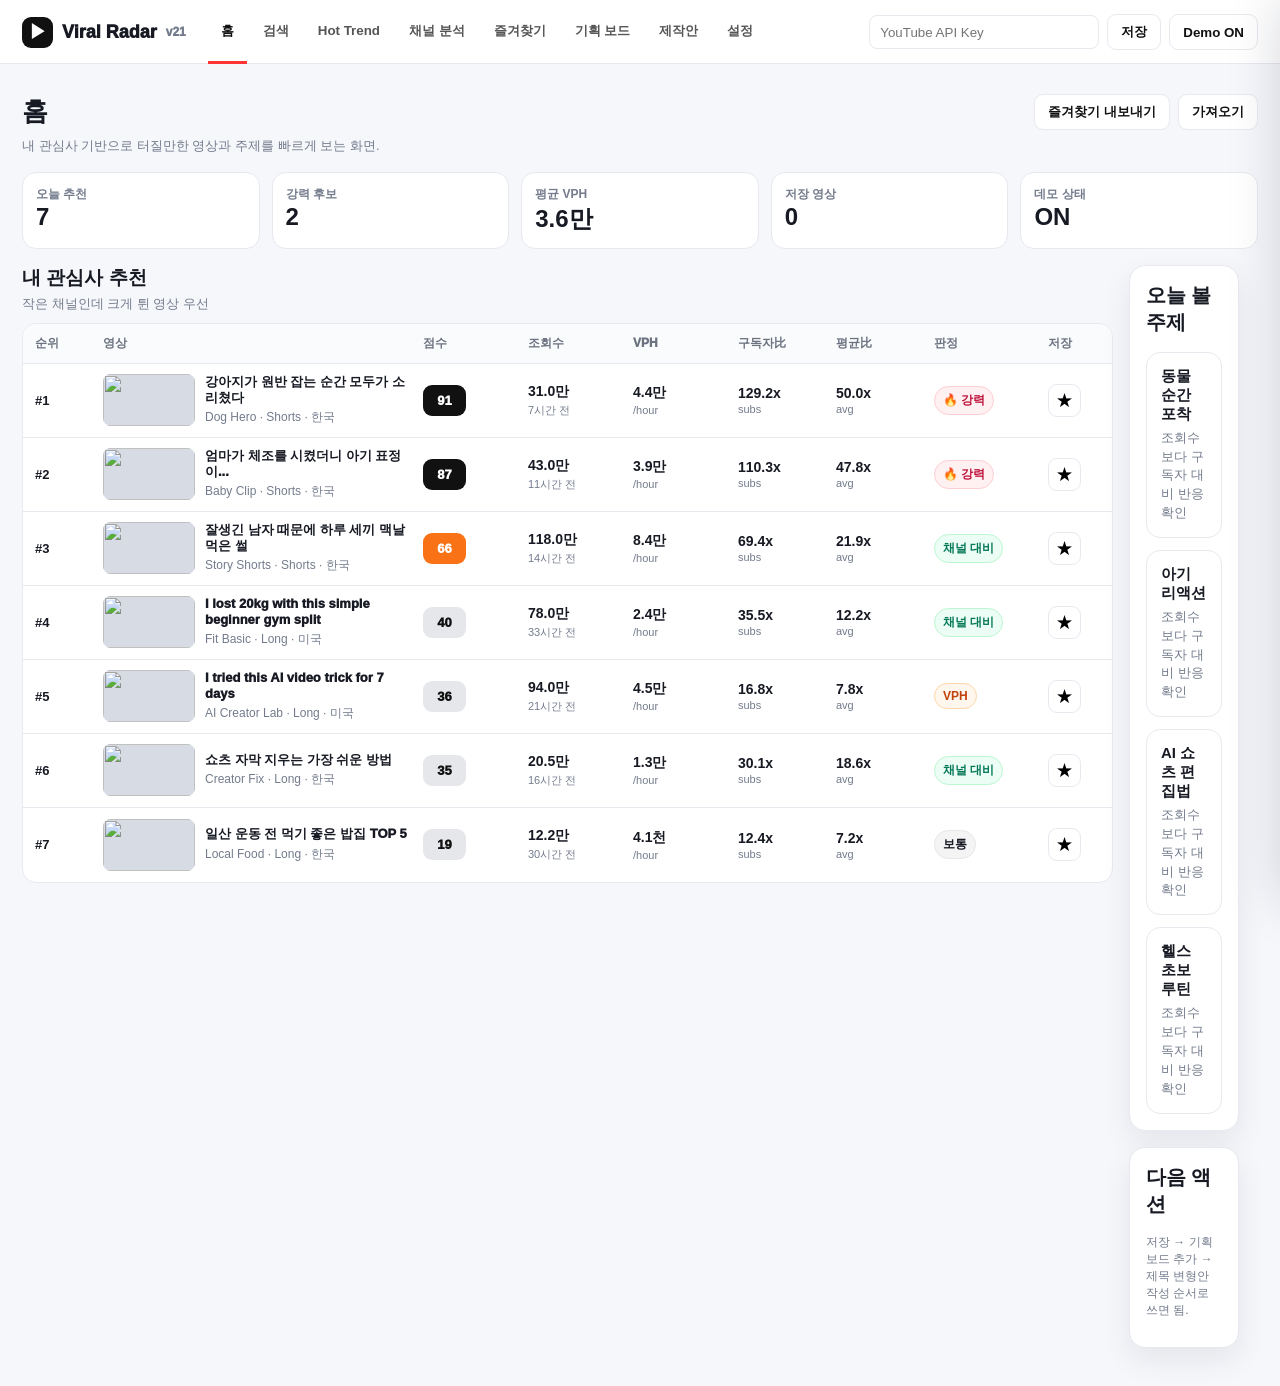
==== commit 15c1a121: "v21 api" ====
--- a/index.html
+++ b/index.html
@@ -3,7 +3,7 @@
   <head>
     <meta charset="utf-8" />
     <meta name="viewport" content="width=device-width,initial-scale=1" />
-    <title>Viral Radar v20</title>
+    <title>Viral Radar v21</title>
     <link rel="stylesheet" href="css/style.css" />
   </head>
   <body>
@@ -11,7 +11,7 @@
       <div class="topin">
         <div class="brand">
           <div class="logo">▶</div>
-          Viral Radar <span class="subtle">v20</span>
+          Viral Radar <span class="subtle">v21</span>
         </div>
         <div class="nav" id="nav"></div>
         <div class="api">
@@ -70,6 +70,7 @@
     <script src="js/data.js"></script>
     <script src="js/utils.js"></script>
     <script src="js/storage.js"></script>
+    <script src="js/api.js"></script>
     <script src="js/table.js"></script>
     <script src="js/drawer.js"></script>
     <script src="js/favorites.js"></script>
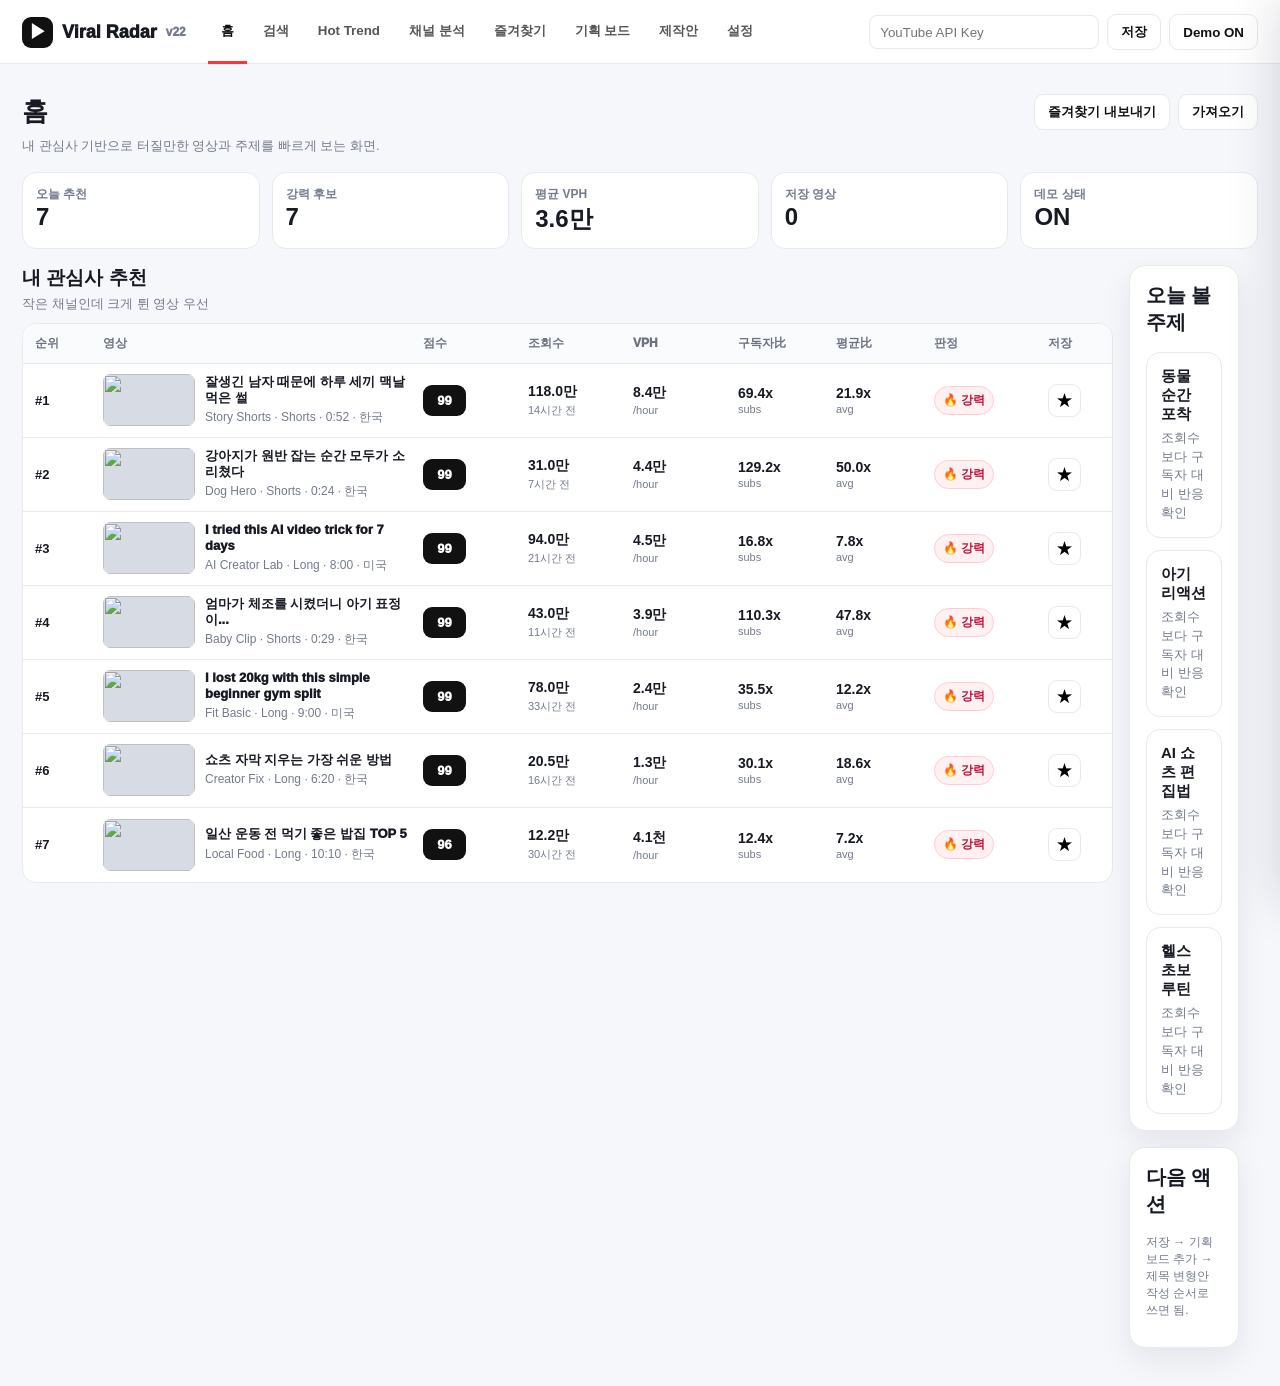
==== commit efc0fba2: "V22 필터" ====
--- a/index.html
+++ b/index.html
@@ -3,7 +3,7 @@
   <head>
     <meta charset="utf-8" />
     <meta name="viewport" content="width=device-width,initial-scale=1" />
-    <title>Viral Radar v21</title>
+    <title>Viral Radar v22</title>
     <link rel="stylesheet" href="css/style.css" />
   </head>
   <body>
@@ -11,7 +11,7 @@
       <div class="topin">
         <div class="brand">
           <div class="logo">▶</div>
-          Viral Radar <span class="subtle">v21</span>
+          Viral Radar <span class="subtle">v22</span>
         </div>
         <div class="nav" id="nav"></div>
         <div class="api">
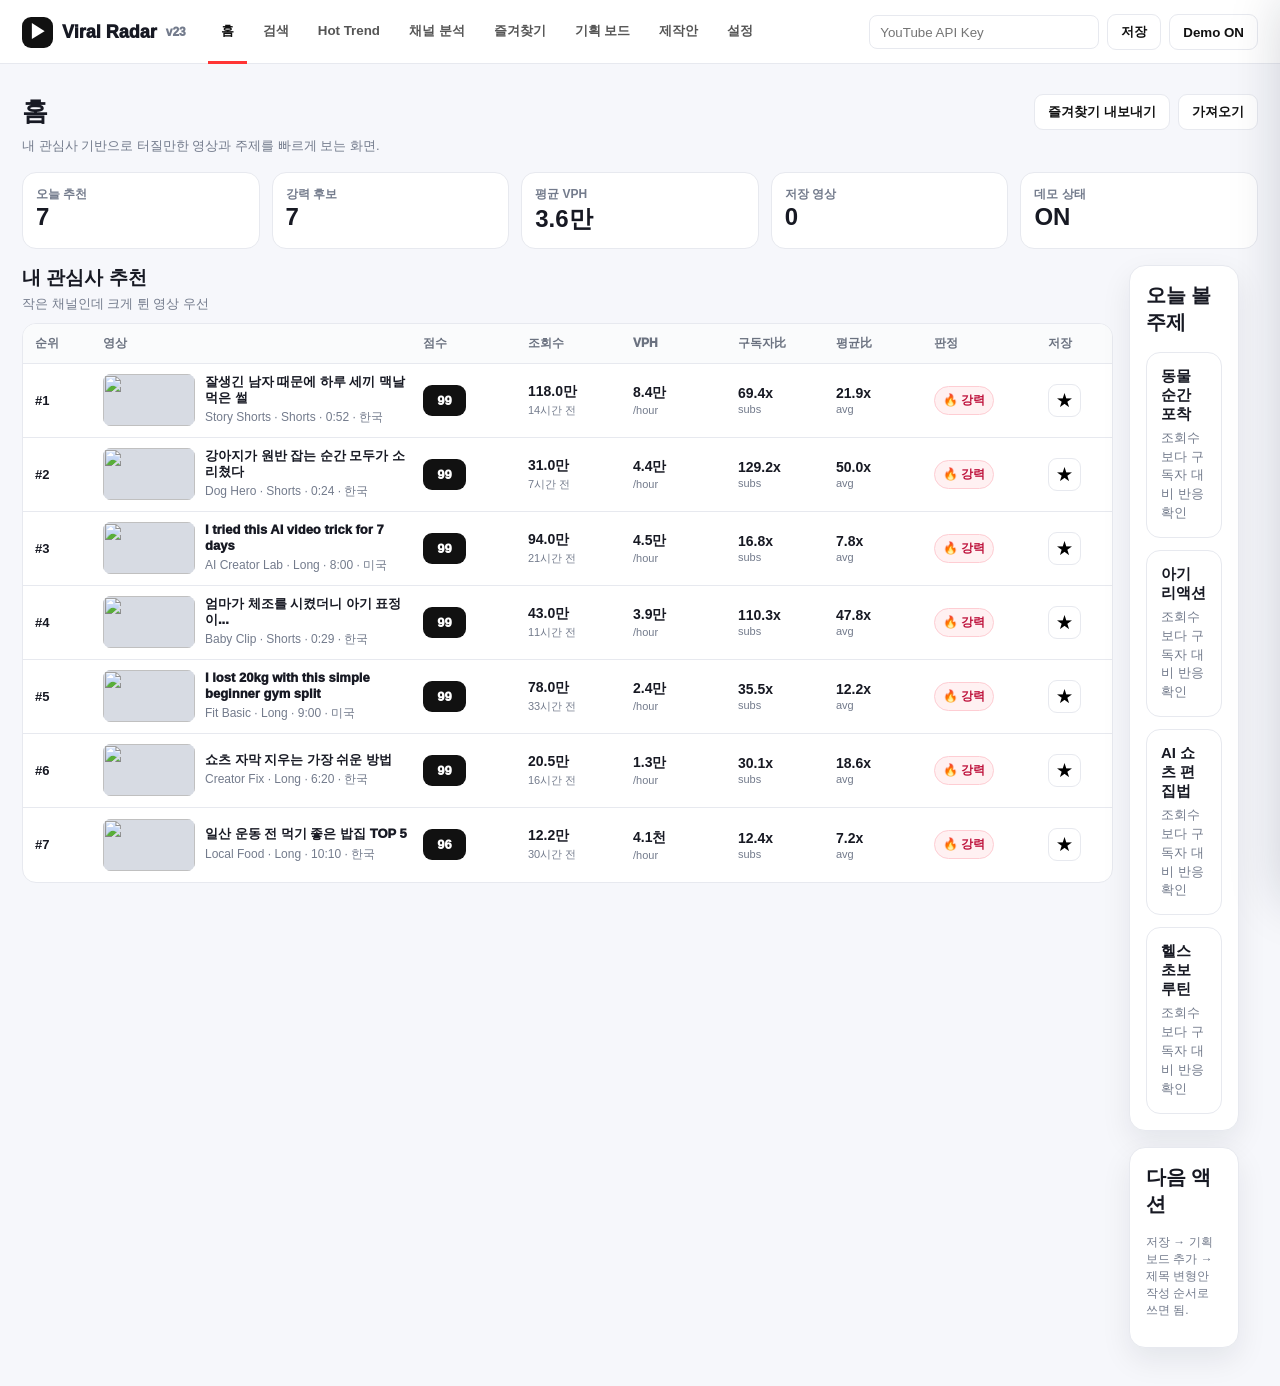
==== commit 3a11c10d: "V23 검색캐시" ====
--- a/index.html
+++ b/index.html
@@ -3,7 +3,7 @@
   <head>
     <meta charset="utf-8" />
     <meta name="viewport" content="width=device-width,initial-scale=1" />
-    <title>Viral Radar v22</title>
+    <title>Viral Radar v23</title>
     <link rel="stylesheet" href="css/style.css" />
   </head>
   <body>
@@ -11,7 +11,7 @@
       <div class="topin">
         <div class="brand">
           <div class="logo">▶</div>
-          Viral Radar <span class="subtle">v22</span>
+          Viral Radar <span class="subtle">v23</span>
         </div>
         <div class="nav" id="nav"></div>
         <div class="api">
--- a/css/style.css
+++ b/css/style.css
@@ -558,3 +558,5 @@
     min-width: 100%;
   }
 }
+
+.cache-note{margin:10px 0 12px;color:var(--muted);font-size:12px;font-weight:800}
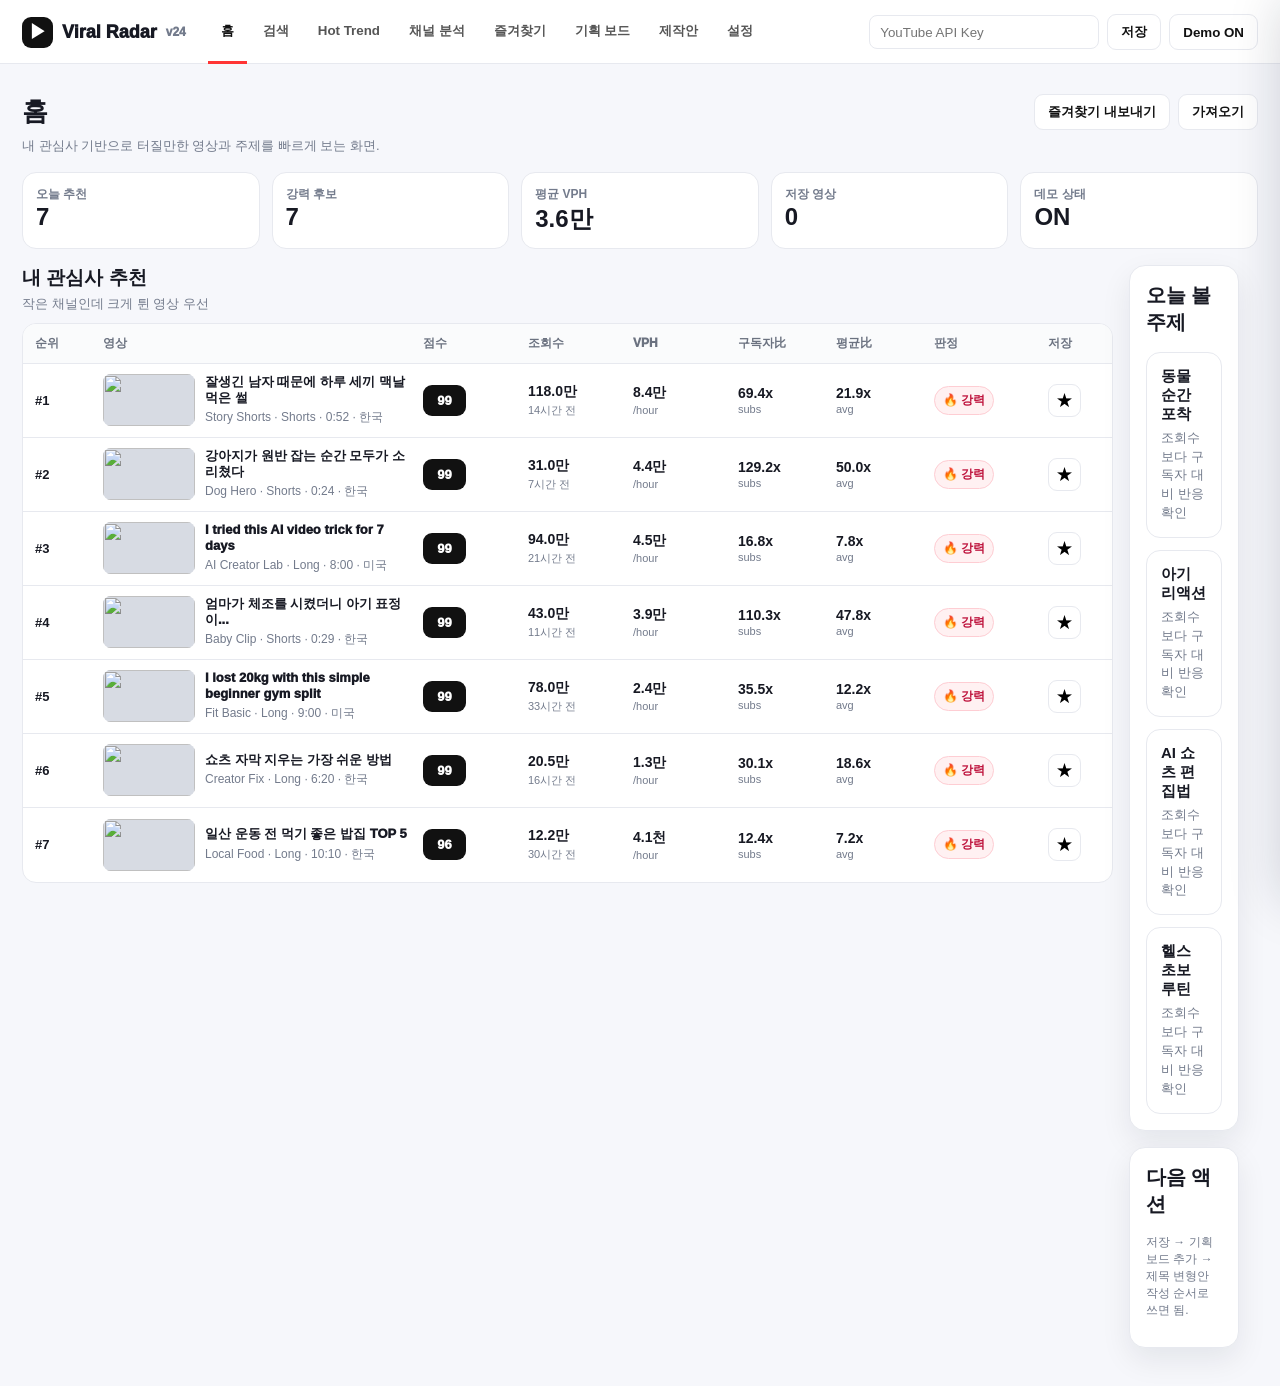
==== commit ad75b228: "V24 AI 리포트" ====
--- a/index.html
+++ b/index.html
@@ -3,7 +3,7 @@
   <head>
     <meta charset="utf-8" />
     <meta name="viewport" content="width=device-width,initial-scale=1" />
-    <title>Viral Radar v23</title>
+    <title>Viral Radar v24</title>
     <link rel="stylesheet" href="css/style.css" />
   </head>
   <body>
@@ -11,7 +11,7 @@
       <div class="topin">
         <div class="brand">
           <div class="logo">▶</div>
-          Viral Radar <span class="subtle">v23</span>
+          Viral Radar <span class="subtle">v24</span>
         </div>
         <div class="nav" id="nav"></div>
         <div class="api">
@@ -76,6 +76,7 @@
     <script src="js/favorites.js"></script>
     <script src="js/planner.js"></script>
     <script src="js/home.js"></script>
+    <script src="js/trend-report.js"></script>
     <script src="js/search.js"></script>
     <script src="js/trend.js"></script>
     <script src="js/channel.js"></script>
--- a/css/style.css
+++ b/css/style.css
@@ -560,3 +560,195 @@
 }
 
 .cache-note{margin:10px 0 12px;color:var(--muted);font-size:12px;font-weight:800}
+
+
+/* v24 AI Trend Report */
+.trend-report {
+  margin: 14px 0 16px;
+}
+.trend-head {
+  display: flex;
+  justify-content: space-between;
+  gap: 16px;
+  align-items: flex-start;
+  margin-bottom: 14px;
+}
+.trend-head h2 {
+  margin: 0 0 5px;
+  font-size: 20px;
+}
+.trend-head p {
+  margin: 0;
+  color: var(--muted);
+}
+.trend-rating {
+  min-width: 150px;
+  border: 1px solid var(--line);
+  background: #fff;
+  border-radius: 14px;
+  padding: 12px;
+  text-align: right;
+}
+.trend-rating span,
+.trend-kpis span {
+  display: block;
+  color: var(--muted);
+  font-size: 12px;
+  font-weight: 900;
+}
+.trend-rating strong {
+  display: block;
+  margin-top: 4px;
+  font-size: 18px;
+  color: #f59e0b;
+  letter-spacing: 1px;
+}
+.trend-kpis {
+  display: grid;
+  grid-template-columns: repeat(4, 1fr);
+  gap: 10px;
+  margin-bottom: 12px;
+}
+.trend-kpis div {
+  border: 1px solid var(--line);
+  background: #fff;
+  border-radius: 14px;
+  padding: 12px;
+}
+.trend-kpis strong {
+  display: block;
+  font-size: 22px;
+  margin-top: 4px;
+}
+.trend-kpis small {
+  display: block;
+  color: var(--muted);
+  margin-top: 2px;
+}
+.trend-grid {
+  display: grid;
+  grid-template-columns: 1fr 1fr 1.1fr;
+  gap: 12px;
+}
+.trend-box {
+  border: 1px solid var(--line);
+  background: #fff;
+  border-radius: 14px;
+  padding: 13px;
+}
+.trend-box h3 {
+  margin: 0 0 10px;
+  font-size: 14px;
+}
+.trend-box h3.mt {
+  margin-top: 14px;
+}
+.trend-bar-row {
+  display: grid;
+  grid-template-columns: 78px 1fr 28px;
+  gap: 8px;
+  align-items: center;
+  margin: 8px 0;
+  font-size: 12px;
+}
+.trend-bar-row span {
+  font-weight: 900;
+  overflow: hidden;
+  white-space: nowrap;
+  text-overflow: ellipsis;
+}
+.trend-bar {
+  height: 8px;
+  border-radius: 999px;
+  background: #eef2f7;
+  overflow: hidden;
+}
+.trend-bar i {
+  display: block;
+  height: 100%;
+  border-radius: 999px;
+  background: #111;
+}
+.trend-pills {
+  display: grid;
+  grid-template-columns: 1fr 1fr;
+  gap: 8px;
+}
+.trend-pill {
+  border: 1px solid var(--line);
+  border-radius: 12px;
+  padding: 9px;
+  background: #f8fafc;
+}
+.trend-pill b,
+.trend-pill span {
+  display: block;
+}
+.trend-pill span {
+  color: var(--muted);
+  margin-top: 3px;
+}
+.trend-list {
+  list-style: none;
+  margin: 0;
+  padding: 0;
+}
+.trend-list li {
+  display: flex;
+  justify-content: space-between;
+  gap: 8px;
+  border-bottom: 1px solid var(--line);
+  padding: 7px 0;
+}
+.trend-list li:last-child {
+  border-bottom: 0;
+}
+.trend-advice {
+  margin: 0;
+  color: #374151;
+  line-height: 1.6;
+}
+.trend-winner {
+  margin-top: 12px;
+  border: 1px solid #fed7aa;
+  background: #fff7ed;
+  color: #9a3412;
+  border-radius: 14px;
+  padding: 12px;
+  display: flex;
+  gap: 10px;
+  align-items: center;
+  flex-wrap: wrap;
+}
+.trend-winner span {
+  font-weight: 950;
+}
+.trend-winner b {
+  color: #111827;
+}
+.trend-winner em {
+  font-style: normal;
+  color: #c2410c;
+  font-weight: 900;
+}
+@media (max-width: 1050px) {
+  .trend-kpis,
+  .trend-grid {
+    grid-template-columns: 1fr 1fr;
+  }
+}
+@media (max-width: 760px) {
+  .trend-head,
+  .trend-winner {
+    display: block;
+  }
+  .trend-rating {
+    text-align: left;
+    margin-top: 10px;
+  }
+  .trend-kpis,
+  .trend-grid,
+  .trend-pills {
+    grid-template-columns: 1fr;
+  }
+}
